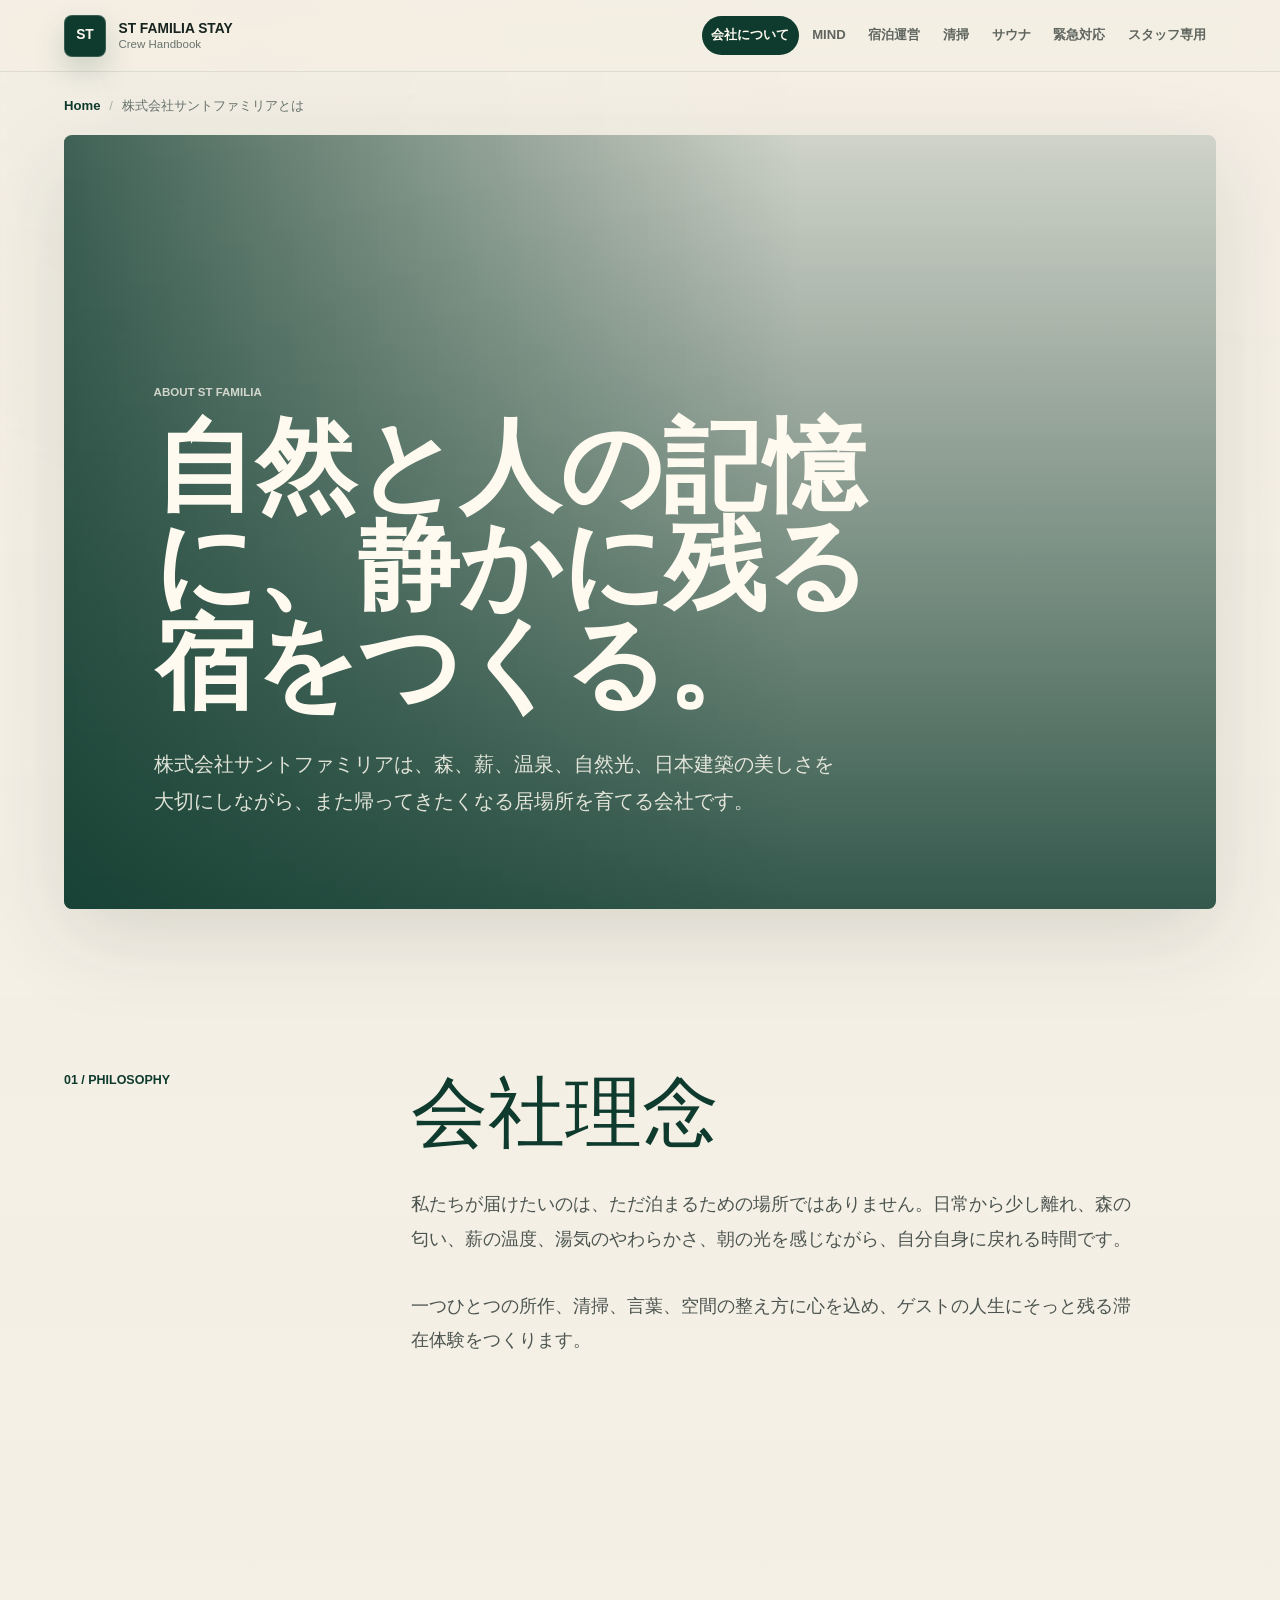
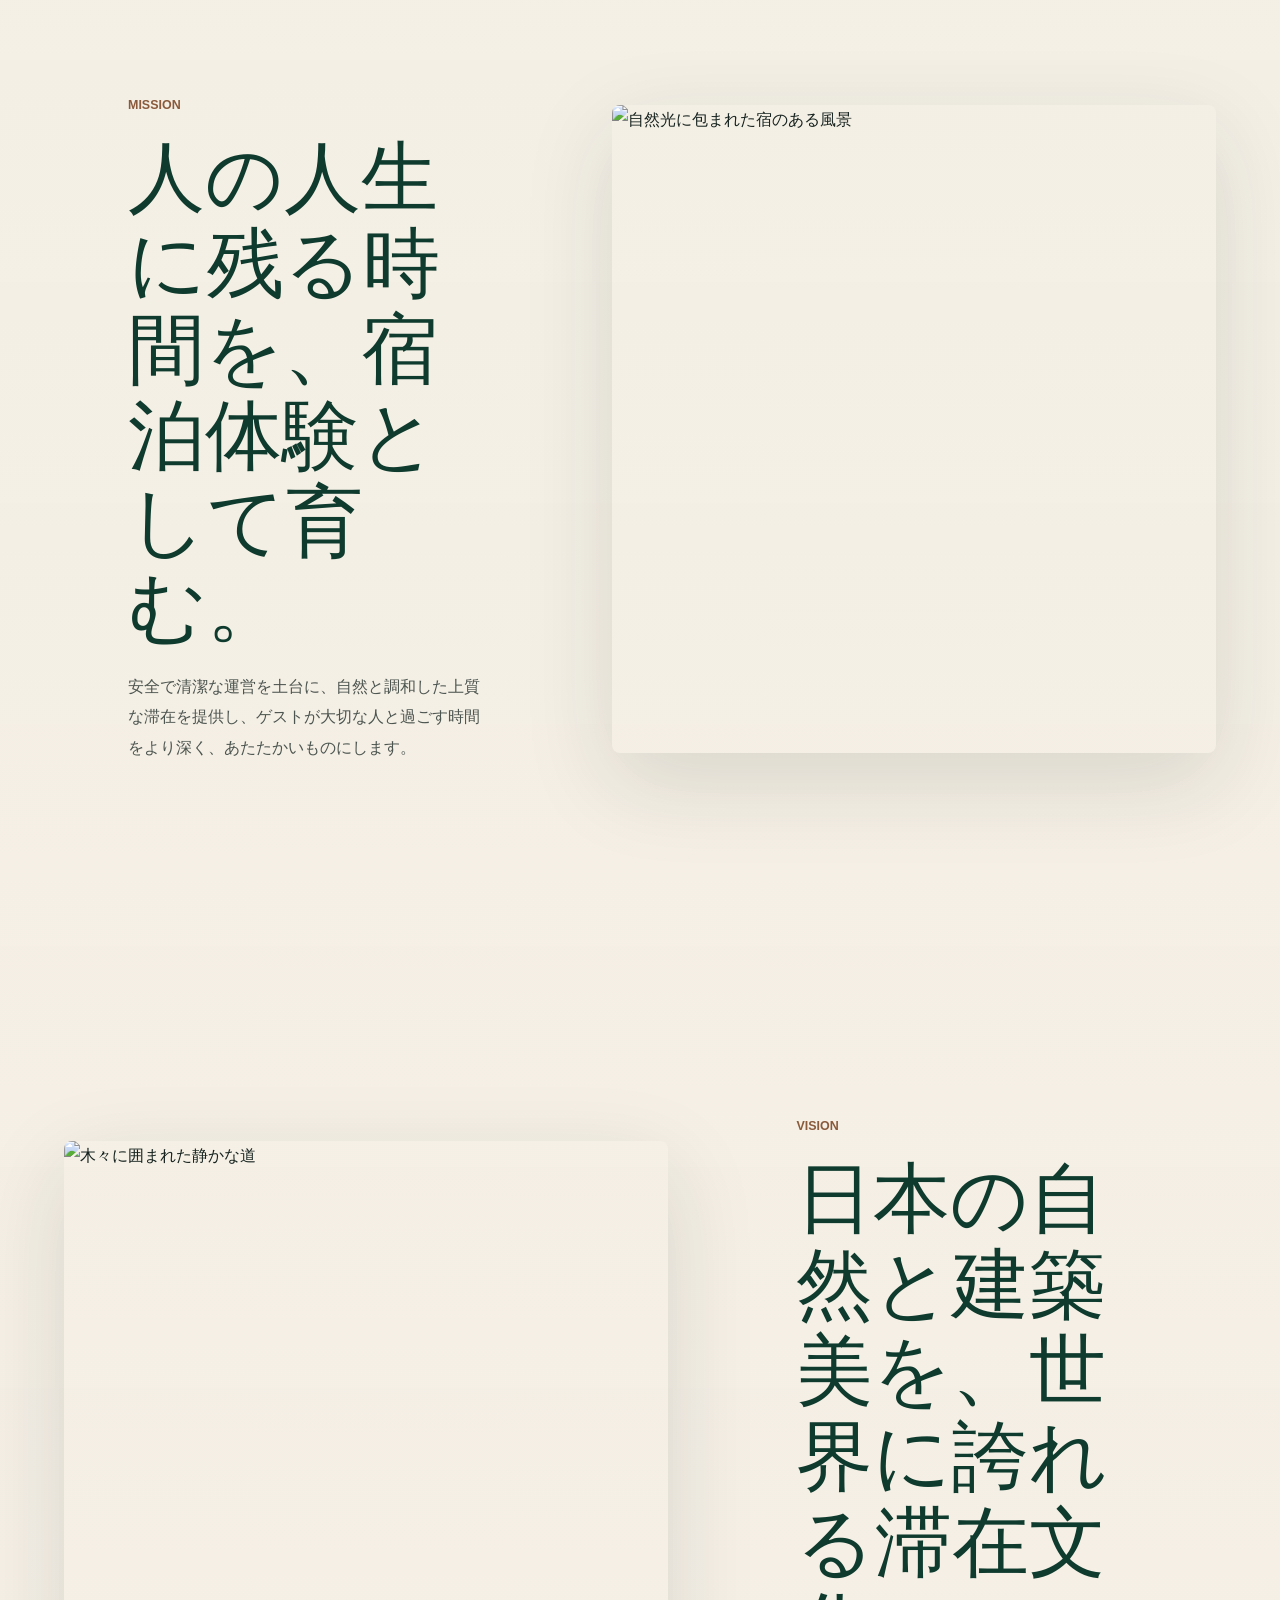
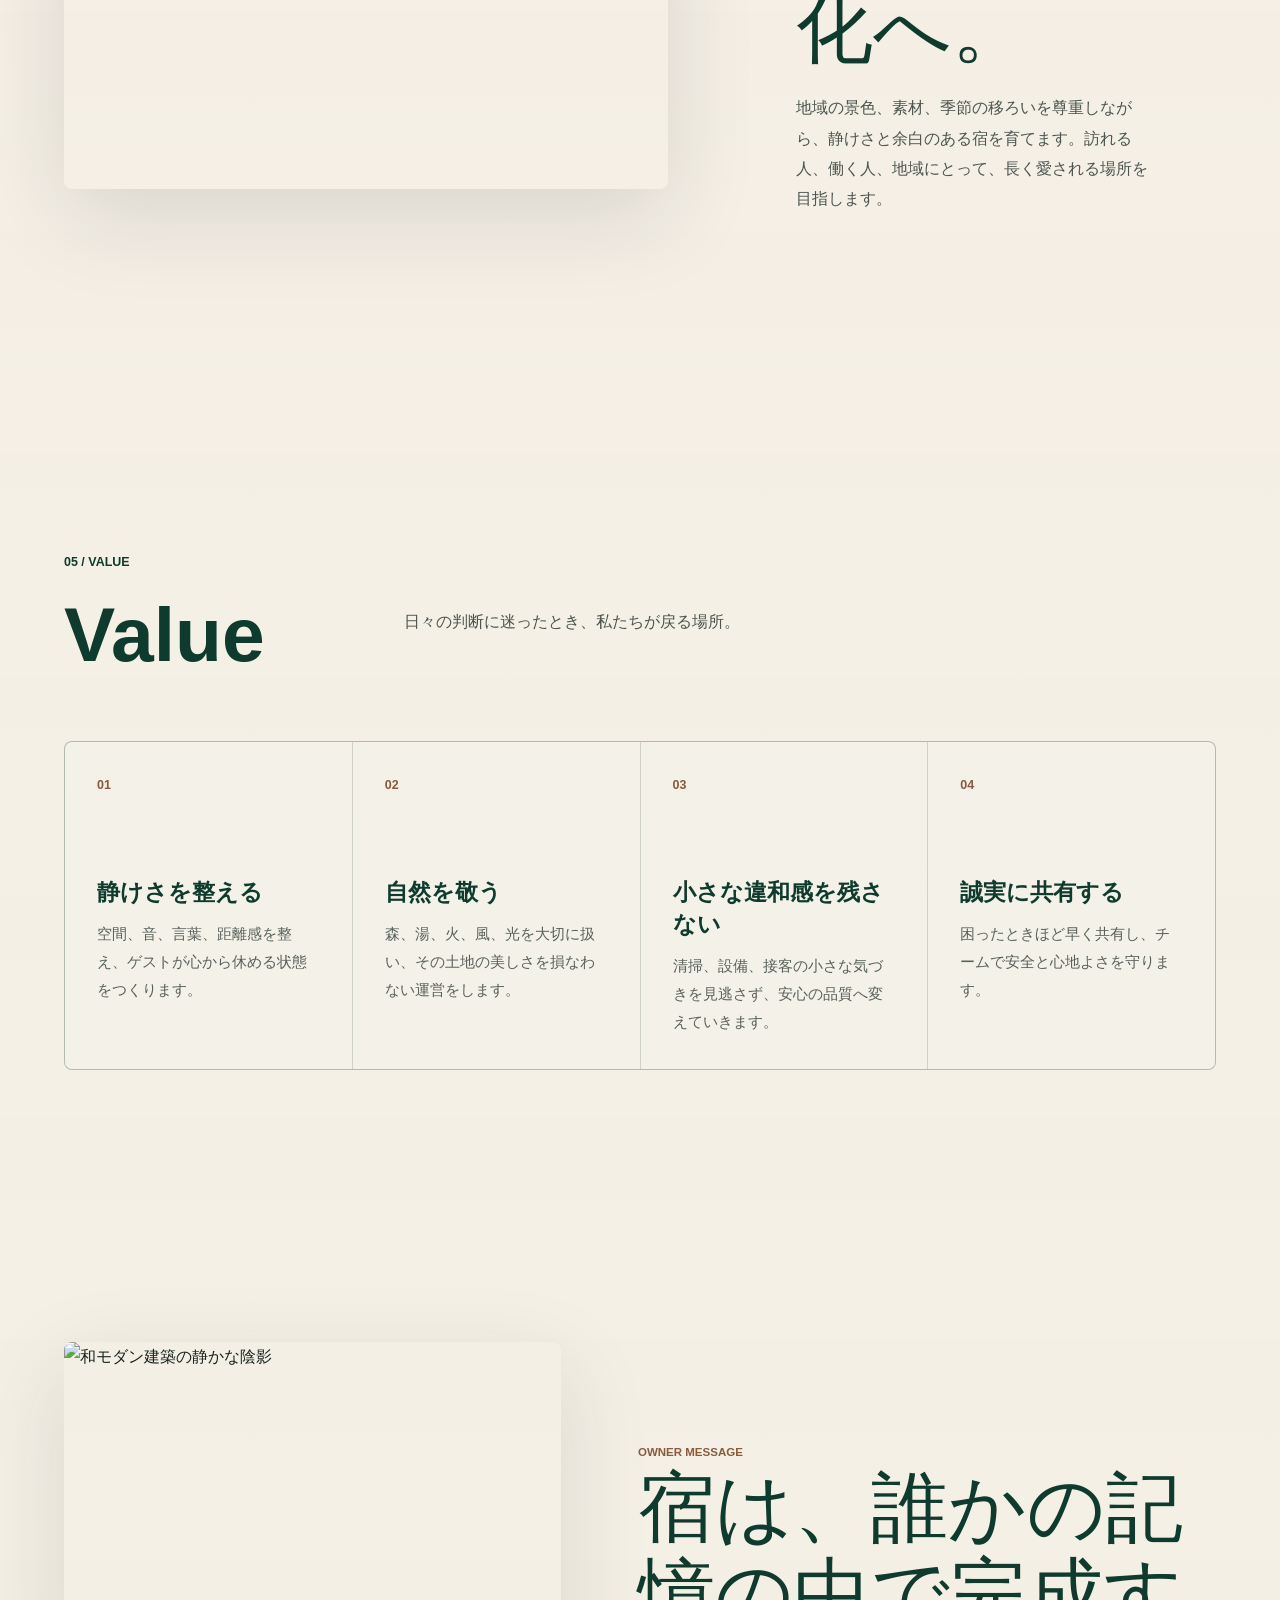
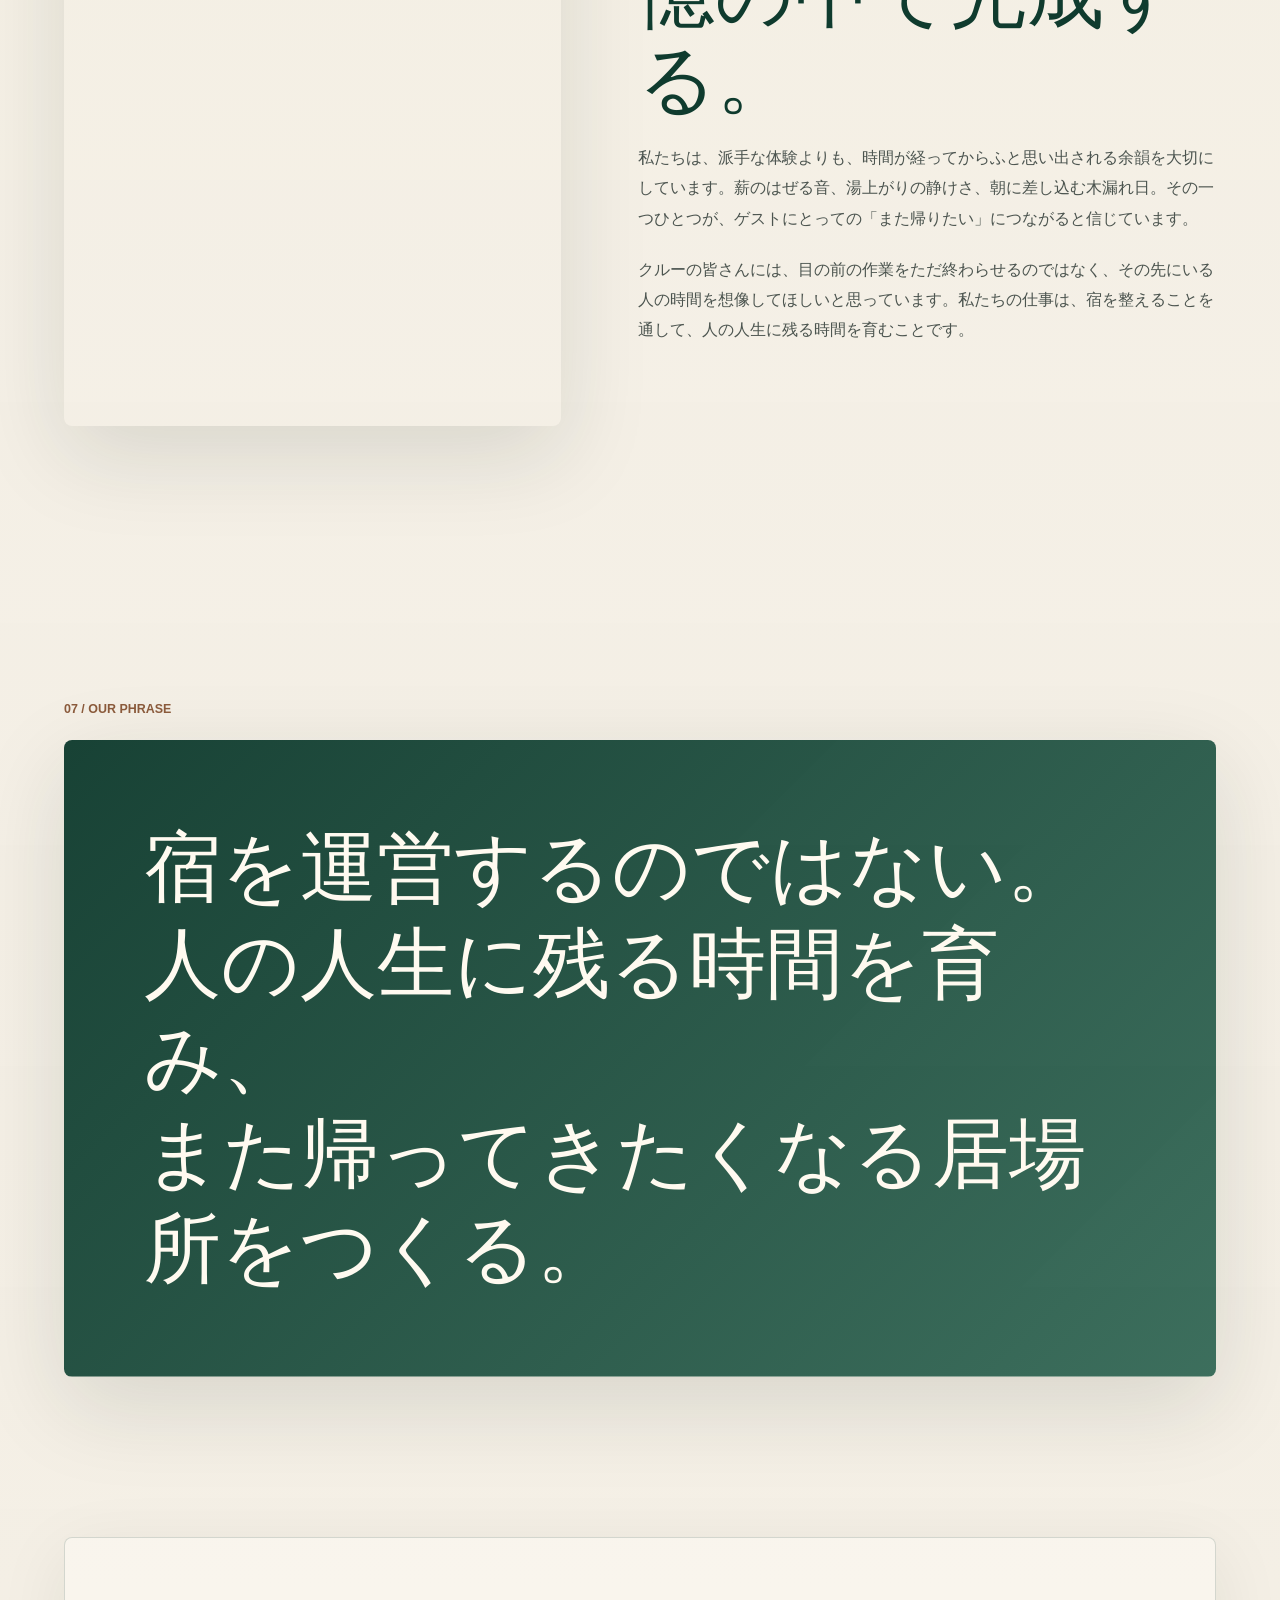
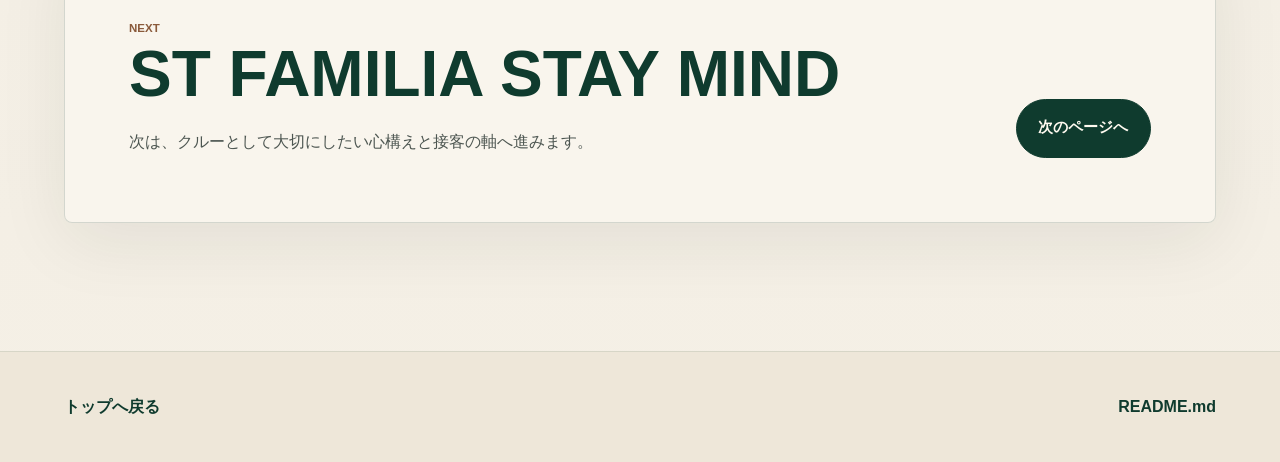
==== about.html @ 8fecba77 "Initial commit" ====
<!doctype html>
<html lang="ja">
<head>
  <meta charset="utf-8">
  <meta name="viewport" content="width=device-width, initial-scale=1">
  <title>株式会社サントファミリアとは | ST FAMILIA STAY</title>
  <meta name="description" content="株式会社サントファミリアの理念、Mission、Vision、Value、オーナーメッセージ。">
  <link rel="stylesheet" href="style.css">
  <script src="script.js" defer></script>
</head>
<body>
  <header class="site-header">
    <a class="brand" href="index.html">
      <span class="brand-mark">ST</span>
      <span><span class="brand-name">ST FAMILIA STAY</span><span class="brand-subtitle">Crew Handbook</span></span>
    </a>
    <nav class="site-nav" aria-label="主要ページ">
      <a aria-current="page" href="about.html">会社について</a>
      <a href="mind.html">MIND</a>
      <a href="operations.html">宿泊運営</a>
      <a href="cleaning.html">清掃</a>
      <a href="sauna.html">サウナ</a>
      <a href="emergency.html">緊急対応</a>
      <a href="staff.html">スタッフ専用</a>
    </nav>
  </header>

  <main class="about-page">
    <nav class="breadcrumb about-breadcrumb" aria-label="パンくず"><a href="index.html">Home</a><span>株式会社サントファミリアとは</span></nav>

    <section class="about-hero" data-reveal>
      <div class="about-hero-image" aria-hidden="true">
        <img src="https://images.unsplash.com/photo-1600585154340-be6161a56a0c?auto=format&fit=crop&w=1800&q=84" alt="">
      </div>
      <div class="about-hero-copy">
        <p class="eyebrow">About ST FAMILIA</p>
        <h1>自然と人の記憶に、静かに残る宿をつくる。</h1>
        <p class="lead">株式会社サントファミリアは、森、薪、温泉、自然光、日本建築の美しさを大切にしながら、また帰ってきたくなる居場所を育てる会社です。</p>
      </div>
    </section>

    <section class="philosophy-section" data-reveal>
      <div class="section-index">01 / Philosophy</div>
      <div class="philosophy-copy">
        <h2>会社理念</h2>
        <p>私たちが届けたいのは、ただ泊まるための場所ではありません。日常から少し離れ、森の匂い、薪の温度、湯気のやわらかさ、朝の光を感じながら、自分自身に戻れる時間です。</p>
        <p>一つひとつの所作、清掃、言葉、空間の整え方に心を込め、ゲストの人生にそっと残る滞在体験をつくります。</p>
      </div>
    </section>

    <section class="mv-section" data-reveal>
      <article class="mv-block">
        <span>Mission</span>
        <h2>人の人生に残る時間を、宿泊体験として育む。</h2>
        <p>安全で清潔な運営を土台に、自然と調和した上質な滞在を提供し、ゲストが大切な人と過ごす時間をより深く、あたたかいものにします。</p>
      </article>
      <figure class="mv-photo">
        <img src="https://images.unsplash.com/photo-1500530855697-b586d89ba3ee?auto=format&fit=crop&w=1400&q=82" alt="自然光に包まれた宿のある風景">
      </figure>
    </section>

    <section class="mv-section reverse" data-reveal>
      <article class="mv-block">
        <span>Vision</span>
        <h2>日本の自然と建築美を、世界に誇れる滞在文化へ。</h2>
        <p>地域の景色、素材、季節の移ろいを尊重しながら、静けさと余白のある宿を育てます。訪れる人、働く人、地域にとって、長く愛される場所を目指します。</p>
      </article>
      <figure class="mv-photo">
        <img src="https://images.unsplash.com/photo-1523413651479-597eb2da0ad6?auto=format&fit=crop&w=1400&q=82" alt="木々に囲まれた静かな道">
      </figure>
    </section>

    <section class="value-section" data-reveal>
      <div class="section-index">05 / Value</div>
      <div class="value-heading">
        <h2>Value</h2>
        <p>日々の判断に迷ったとき、私たちが戻る場所。</p>
      </div>
      <div class="value-grid">
        <article>
          <span>01</span>
          <h3>静けさを整える</h3>
          <p>空間、音、言葉、距離感を整え、ゲストが心から休める状態をつくります。</p>
        </article>
        <article>
          <span>02</span>
          <h3>自然を敬う</h3>
          <p>森、湯、火、風、光を大切に扱い、その土地の美しさを損なわない運営をします。</p>
        </article>
        <article>
          <span>03</span>
          <h3>小さな違和感を残さない</h3>
          <p>清掃、設備、接客の小さな気づきを見逃さず、安心の品質へ変えていきます。</p>
        </article>
        <article>
          <span>04</span>
          <h3>誠実に共有する</h3>
          <p>困ったときほど早く共有し、チームで安全と心地よさを守ります。</p>
        </article>
      </div>
    </section>

    <section class="owner-message" data-reveal>
      <figure>
        <img src="https://images.unsplash.com/photo-1518005020951-eccb494ad742?auto=format&fit=crop&w=1200&q=82" alt="和モダン建築の静かな陰影">
      </figure>
      <div class="owner-copy">
        <p class="eyebrow">Owner Message</p>
        <h2>宿は、誰かの記憶の中で完成する。</h2>
        <p>私たちは、派手な体験よりも、時間が経ってからふと思い出される余韻を大切にしています。薪のはぜる音、湯上がりの静けさ、朝に差し込む木漏れ日。その一つひとつが、ゲストにとっての「また帰りたい」につながると信じています。</p>
        <p>クルーの皆さんには、目の前の作業をただ終わらせるのではなく、その先にいる人の時間を想像してほしいと思っています。私たちの仕事は、宿を整えることを通して、人の人生に残る時間を育むことです。</p>
      </div>
    </section>

    <section class="phrase-section" data-reveal>
      <p class="section-index">07 / Our Phrase</p>
      <blockquote>
        <span>宿を運営するのではない。</span>
        <span>人の人生に残る時間を育み、</span>
        <span>また帰ってきたくなる居場所をつくる。</span>
      </blockquote>
    </section>

    <section class="next-page-section" data-reveal>
      <div>
        <p class="eyebrow">Next</p>
        <h2>ST FAMILIA STAY MIND</h2>
        <p>次は、クルーとして大切にしたい心構えと接客の軸へ進みます。</p>
      </div>
      <a class="next-button" href="mind.html">次のページへ</a>
    </section>
  </main>

  <footer class="site-footer">
    <a href="index.html">トップへ戻る</a>
    <a href="README.md">README.md</a>
  </footer>
</body>
</html>
---- style.css ----
:root {
  --ink: #17231f;
  --muted: #69746e;
  --paper: #f4efe5;
  --paper-soft: #fbf7ef;
  --forest: #0f3b2e;
  --forest-2: #1f5a47;
  --moss: #7f8f68;
  --wood: #8a5a3b;
  --steam: #e9e1d3;
  --line: rgba(15, 59, 46, 0.16);
  --white: #fffaf0;
  --shadow-soft: 0 28px 90px rgba(23, 35, 31, 0.13);
  --shadow-hover: 0 36px 120px rgba(23, 35, 31, 0.19);
  --radius: 8px;
  --site-pad: clamp(1rem, 5vw, 4.5rem);
}

* {
  box-sizing: border-box;
}

html {
  scroll-behavior: smooth;
  background: var(--paper);
}

body {
  margin: 0;
  color: var(--ink);
  background:
    linear-gradient(180deg, rgba(244, 239, 229, 0.88), rgba(244, 239, 229, 1)),
    radial-gradient(circle at 20% 0%, rgba(127, 143, 104, 0.2), transparent 34rem);
  font-family: -apple-system, BlinkMacSystemFont, "Hiragino Sans", "Yu Gothic", "YuGothic", "Noto Sans JP", sans-serif;
  line-height: 1.9;
  text-rendering: optimizeLegibility;
}

body::before {
  content: "";
  position: fixed;
  inset: 0;
  z-index: -1;
  pointer-events: none;
  background-image:
    linear-gradient(rgba(15, 59, 46, 0.035) 1px, transparent 1px),
    linear-gradient(90deg, rgba(15, 59, 46, 0.025) 1px, transparent 1px);
  background-size: 48px 48px;
  mask-image: linear-gradient(180deg, rgba(0, 0, 0, 0.34), transparent 70%);
}

a {
  color: inherit;
}

img {
  display: block;
  max-width: 100%;
}

h1,
h2,
h3,
p {
  overflow-wrap: anywhere;
}

h1,
h2,
h3 {
  letter-spacing: 0;
}

[data-reveal] {
  opacity: 0;
  transform: translateY(28px);
  transition: opacity 900ms ease, transform 900ms ease;
}

[data-reveal].is-visible {
  opacity: 1;
  transform: translateY(0);
}

.site-header {
  position: sticky;
  top: 0;
  z-index: 20;
  display: flex;
  align-items: center;
  justify-content: space-between;
  gap: 1.2rem;
  min-height: 72px;
  padding: 0.85rem var(--site-pad);
  background: rgba(244, 239, 229, 0.78);
  border-bottom: 1px solid rgba(15, 59, 46, 0.1);
  backdrop-filter: blur(18px) saturate(145%);
}

.brand {
  display: inline-flex;
  align-items: center;
  gap: 0.78rem;
  min-width: 230px;
  text-decoration: none;
}

.brand-mark {
  display: grid;
  place-items: center;
  width: 42px;
  height: 42px;
  color: var(--white);
  background: var(--forest);
  border: 1px solid rgba(255, 250, 240, 0.18);
  border-radius: var(--radius);
  box-shadow: 0 14px 30px rgba(15, 59, 46, 0.18);
  font-size: 0.86rem;
  font-weight: 800;
  letter-spacing: 0;
}

.brand-name,
.brand-subtitle {
  display: block;
  line-height: 1.24;
}

.brand-name {
  font-size: 0.86rem;
  font-weight: 800;
}

.brand-subtitle {
  color: var(--muted);
  font-size: 0.72rem;
}

.site-nav {
  display: flex;
  flex-wrap: wrap;
  justify-content: flex-end;
  gap: 0.18rem;
}

.site-nav a {
  padding: 0.42rem 0.62rem;
  border-radius: 999px;
  color: rgba(23, 35, 31, 0.68);
  font-size: 0.82rem;
  font-weight: 700;
  text-decoration: none;
  transition: color 180ms ease, background 180ms ease;
}

.site-nav a:hover,
.site-nav a[aria-current="page"] {
  color: var(--white);
  background: var(--forest);
}

.hero {
  position: relative;
  display: grid;
  min-height: calc(100svh - 72px);
  padding: clamp(7rem, 18vw, 14rem) var(--site-pad) clamp(5rem, 13vw, 10rem);
  overflow: hidden;
  isolation: isolate;
}

.hero-image {
  position: absolute;
  inset: clamp(0.65rem, 2vw, 1.2rem);
  z-index: -2;
  overflow: hidden;
  border-radius: var(--radius);
  box-shadow: var(--shadow-soft);
}

.hero-image::after {
  content: "";
  position: absolute;
  inset: 0;
  background:
    linear-gradient(180deg, rgba(15, 59, 46, 0.18), rgba(15, 59, 46, 0.54)),
    linear-gradient(90deg, rgba(15, 59, 46, 0.78), rgba(15, 59, 46, 0.2) 58%, rgba(15, 59, 46, 0.48));
}

.hero-image img {
  width: 100%;
  height: 100%;
  object-fit: cover;
  transform: scale(1.04);
  animation: slow-breathe 14s ease-in-out infinite alternate;
}

.hero-copy {
  max-width: 880px;
  color: var(--white);
}

.eyebrow {
  margin: 0 0 0.85rem;
  color: var(--wood);
  font-size: 0.72rem;
  font-weight: 800;
  letter-spacing: 0;
  text-transform: uppercase;
}

.hero .eyebrow,
.page-hero .eyebrow {
  color: rgba(255, 250, 240, 0.78);
}

h1 {
  max-width: 920px;
  margin: 0;
  font-size: clamp(2.35rem, 12vw, 6.8rem);
  font-weight: 650;
  line-height: 0.98;
}

.lead {
  max-width: 690px;
  margin: clamp(1.2rem, 3vw, 2rem) 0 0;
  color: rgba(255, 250, 240, 0.86);
  font-size: clamp(1rem, 2.3vw, 1.22rem);
}

.scroll-cue {
  position: absolute;
  right: var(--site-pad);
  bottom: clamp(2.2rem, 6vw, 5rem);
  display: grid;
  place-items: center;
  width: 44px;
  height: 70px;
  border: 1px solid rgba(255, 250, 240, 0.44);
  border-radius: 999px;
  text-decoration: none;
}

.scroll-cue span {
  width: 6px;
  height: 6px;
  background: var(--white);
  border-radius: 50%;
  animation: scroll-dot 1.7s ease-in-out infinite;
}

.quiet-statement {
  display: grid;
  grid-template-columns: minmax(0, 0.36fr) minmax(0, 1fr);
  gap: clamp(2rem, 8vw, 7rem);
  padding: clamp(4rem, 12vw, 9rem) var(--site-pad);
}

.statement-kicker {
  color: var(--forest);
  font-size: 0.78rem;
  font-weight: 800;
  text-transform: uppercase;
}

.statement-copy {
  color: var(--forest);
  font-size: clamp(1.65rem, 5.8vw, 4.8rem);
  font-weight: 560;
  line-height: 1.22;
}

.statement-copy p {
  margin: 0;
}

.image-section {
  display: grid;
  gap: clamp(1.4rem, 4vw, 3rem);
  padding: 0 var(--site-pad) clamp(4rem, 10vw, 8rem);
}

.wide-photo {
  margin: 0;
  overflow: hidden;
  border-radius: var(--radius);
  box-shadow: var(--shadow-soft);
}

.wide-photo img {
  width: 100%;
  height: min(72svh, 760px);
  min-height: 420px;
  object-fit: cover;
}

.image-section-copy {
  display: grid;
  grid-template-columns: minmax(0, 0.42fr) minmax(0, 1fr);
  gap: clamp(1rem, 4vw, 4rem);
  align-items: start;
}

.image-section-copy h2,
.section-heading h2 {
  margin: 0;
  color: var(--forest);
  font-size: clamp(1.8rem, 5vw, 4.1rem);
  font-weight: 560;
  line-height: 1.12;
}

.section {
  padding: clamp(4rem, 10vw, 8rem) var(--site-pad);
}

.section-heading {
  display: grid;
  grid-template-columns: minmax(0, 0.34fr) minmax(0, 1fr);
  gap: clamp(1rem, 4vw, 4rem);
  margin-bottom: clamp(1.8rem, 5vw, 4rem);
}

.section-heading p:last-child {
  max-width: 520px;
  margin: 1rem 0 0;
  color: var(--muted);
}

.card-grid {
  display: grid;
  grid-template-columns: repeat(3, minmax(0, 1fr));
  gap: clamp(0.9rem, 2vw, 1.3rem);
}

.content-card {
  position: relative;
  min-height: 430px;
  padding: 1rem;
  overflow: hidden;
  color: var(--white);
  background: var(--forest);
  border: 1px solid rgba(255, 250, 240, 0.22);
  border-radius: var(--radius);
  box-shadow: 0 18px 50px rgba(23, 35, 31, 0.12);
  text-decoration: none;
  transition: transform 260ms ease, box-shadow 260ms ease;
}

.content-card::after {
  content: "";
  position: absolute;
  inset: 0;
  background: linear-gradient(180deg, rgba(15, 59, 46, 0.08), rgba(15, 59, 46, 0.84));
  pointer-events: none;
}

.content-card img {
  position: absolute;
  inset: 0;
  width: 100%;
  height: 100%;
  object-fit: cover;
  opacity: 0.72;
  transition: transform 700ms ease, opacity 260ms ease;
}

.content-card:hover {
  transform: translateY(-6px);
  box-shadow: var(--shadow-hover);
}

.content-card:hover img {
  opacity: 0.86;
  transform: scale(1.06);
}

.card-number,
.content-card h3,
.content-card p {
  position: relative;
  z-index: 1;
}

.card-number {
  display: inline-grid;
  place-items: center;
  width: 3rem;
  height: 2.35rem;
  color: var(--forest);
  background: rgba(255, 250, 240, 0.88);
  border-radius: var(--radius);
  font-size: 0.82rem;
  font-weight: 800;
}

.content-card h3 {
  margin: 16rem 0 0.65rem;
  font-size: clamp(1.12rem, 2vw, 1.42rem);
  line-height: 1.35;
}

.content-card p {
  margin: 0;
  color: rgba(255, 250, 240, 0.84);
  font-size: 0.92rem;
}

.page {
  max-width: 1220px;
  margin: 0 auto;
  padding: clamp(1.2rem, 4vw, 2rem) var(--site-pad) clamp(4rem, 10vw, 8rem);
}

.breadcrumb {
  display: flex;
  flex-wrap: wrap;
  gap: 0.55rem;
  align-items: center;
  color: var(--muted);
  font-size: 0.82rem;
}

.breadcrumb a {
  color: var(--forest);
  font-weight: 800;
  text-decoration: none;
}

.breadcrumb span::before {
  content: "/";
  margin-right: 0.55rem;
  color: rgba(15, 59, 46, 0.32);
}

.page-hero {
  position: relative;
  min-height: min(72svh, 760px);
  margin-top: 1rem;
  padding: clamp(2rem, 7vw, 5.5rem);
  display: grid;
  align-content: end;
  overflow: hidden;
  color: var(--white);
  background: var(--forest);
  border-radius: var(--radius);
  box-shadow: var(--shadow-soft);
}

.page-hero::before {
  content: "";
  position: absolute;
  inset: 0;
  background-image: var(--page-image);
  background-position: center;
  background-size: cover;
  transform: scale(1.03);
  animation: slow-breathe 16s ease-in-out infinite alternate;
}

.page-hero::after {
  content: "";
  position: absolute;
  inset: 0;
  background:
    linear-gradient(180deg, rgba(15, 59, 46, 0.08), rgba(15, 59, 46, 0.82)),
    linear-gradient(90deg, rgba(15, 59, 46, 0.72), rgba(15, 59, 46, 0.1));
}

.page-hero > * {
  position: relative;
  z-index: 1;
}

.page-hero h1 {
  font-size: clamp(2.25rem, 8vw, 5.8rem);
}

.page-hero .lead {
  max-width: 680px;
}

.article-layout {
  display: grid;
  grid-template-columns: minmax(160px, 220px) minmax(0, 1fr);
  gap: clamp(1.2rem, 4vw, 3rem);
  margin-top: clamp(2rem, 6vw, 4rem);
}

.toc {
  position: sticky;
  top: 96px;
  align-self: start;
  display: grid;
  gap: 0.15rem;
  padding: 1rem;
  background: rgba(251, 247, 239, 0.72);
  border: 1px solid var(--line);
  border-radius: var(--radius);
  backdrop-filter: blur(14px);
}

.toc a {
  padding: 0.5rem 0.4rem;
  color: var(--muted);
  font-size: 0.86rem;
  font-weight: 800;
  text-decoration: none;
}

.toc a:hover {
  color: var(--forest);
}

.article {
  margin-top: clamp(2rem, 6vw, 4rem);
  padding: clamp(1.35rem, 5vw, 4rem);
  background: rgba(251, 247, 239, 0.82);
  border: 1px solid var(--line);
  border-radius: var(--radius);
  box-shadow: 0 18px 70px rgba(23, 35, 31, 0.08);
  backdrop-filter: blur(14px);
}

.article-layout .article {
  margin-top: 0;
}

.article.narrow {
  max-width: 860px;
}

.article h2 {
  margin: 0 0 0.9rem;
  color: var(--forest);
  font-size: clamp(1.45rem, 4.5vw, 2.7rem);
  font-weight: 560;
  line-height: 1.25;
}

.article h2:not(:first-child) {
  margin-top: clamp(2.2rem, 7vw, 4rem);
}

.article p {
  margin: 0 0 1.1rem;
  color: rgba(23, 35, 31, 0.78);
}

.check-list {
  display: grid;
  gap: 0.72rem;
  margin: 1.2rem 0 0;
  padding: 0;
  list-style: none;
}

.check-list li {
  position: relative;
  padding: 0.75rem 0 0.75rem 2rem;
  border-top: 1px solid rgba(15, 59, 46, 0.1);
}

.check-list li::before {
  content: "";
  position: absolute;
  top: 1.28rem;
  left: 0.3rem;
  width: 0.48rem;
  height: 0.48rem;
  background: var(--forest);
  border-radius: 50%;
  box-shadow: 0 0 0 7px rgba(15, 59, 46, 0.09);
}

.note {
  margin: 1.8rem 0;
  padding: clamp(1rem, 3vw, 1.45rem);
  color: var(--white);
  background: var(--forest);
  border: 1px solid rgba(255, 250, 240, 0.14);
  border-radius: var(--radius);
}

.note.warning {
  background: #5b2f22;
}

.note strong {
  display: block;
  margin-bottom: 0.4rem;
  color: var(--white);
}

.note p {
  margin: 0;
  color: rgba(255, 250, 240, 0.84);
}

.process {
  display: grid;
  grid-template-columns: repeat(5, minmax(0, 1fr));
  gap: 0.55rem;
  margin-top: 1.4rem;
}

.process span {
  min-height: 72px;
  display: grid;
  place-items: center;
  padding: 0.6rem;
  color: var(--forest);
  background: rgba(15, 59, 46, 0.06);
  border: 1px solid var(--line);
  border-radius: var(--radius);
  font-size: 0.84rem;
  font-weight: 800;
  text-align: center;
}

.steps {
  display: grid;
  gap: 0.8rem;
  margin: 1.2rem 0 0;
  padding: 0;
  list-style: none;
  counter-reset: step;
}

.steps li {
  display: grid;
  grid-template-columns: auto minmax(0, 1fr);
  gap: 0.55rem 1rem;
  padding: clamp(1rem, 3vw, 1.35rem);
  background: rgba(91, 47, 34, 0.06);
  border: 1px solid rgba(91, 47, 34, 0.16);
  border-radius: var(--radius);
  counter-increment: step;
}

.steps li::before {
  content: counter(step);
  display: grid;
  place-items: center;
  width: 2.2rem;
  height: 2.2rem;
  color: var(--white);
  background: #5b2f22;
  border-radius: var(--radius);
  font-weight: 800;
}

.steps strong,
.steps span {
  grid-column: 2;
}

.steps strong {
  grid-row: 1;
  color: #5b2f22;
  line-height: 1.1;
}

.steps span {
  color: var(--muted);
}

.site-footer {
  display: flex;
  flex-wrap: wrap;
  justify-content: space-between;
  gap: 1rem;
  padding: clamp(1.5rem, 4vw, 2.5rem) var(--site-pad);
  color: var(--muted);
  background: #eee7d9;
  border-top: 1px solid rgba(15, 59, 46, 0.1);
}

.site-footer a {
  color: var(--forest);
  font-weight: 800;
  text-decoration: none;
}

.about-page {
  padding: clamp(1rem, 3vw, 1.4rem) var(--site-pad) clamp(4rem, 10vw, 8rem);
}

.about-breadcrumb {
  max-width: 1260px;
  margin: 0 auto 1rem;
}

.about-hero {
  position: relative;
  min-height: min(86svh, 880px);
  max-width: 1260px;
  margin: 0 auto;
  display: grid;
  align-items: end;
  overflow: hidden;
  border-radius: var(--radius);
  box-shadow: var(--shadow-soft);
  isolation: isolate;
}

.about-hero-image {
  position: absolute;
  inset: 0;
  z-index: -2;
}

.about-hero-image::after {
  content: "";
  position: absolute;
  inset: 0;
  background:
    linear-gradient(180deg, rgba(15, 59, 46, 0.04), rgba(15, 59, 46, 0.82)),
    linear-gradient(90deg, rgba(15, 59, 46, 0.78), rgba(15, 59, 46, 0.12) 64%);
}

.about-hero-image img {
  width: 100%;
  height: 100%;
  object-fit: cover;
  transform: scale(1.03);
  animation: slow-breathe 16s ease-in-out infinite alternate;
}

.about-hero-copy {
  max-width: 900px;
  padding: clamp(2rem, 7vw, 5.8rem);
  color: var(--white);
}

.about-hero-copy .eyebrow {
  color: rgba(255, 250, 240, 0.76);
}

.about-hero-copy h1 {
  font-size: clamp(2.35rem, 9vw, 6.3rem);
}

.about-hero-copy .lead {
  color: rgba(255, 250, 240, 0.86);
}

.philosophy-section,
.mv-section,
.value-section,
.owner-message,
.phrase-section,
.next-page-section {
  max-width: 1260px;
  margin: 0 auto;
}

.philosophy-section {
  display: grid;
  grid-template-columns: minmax(0, 0.32fr) minmax(0, 1fr);
  gap: clamp(1.6rem, 7vw, 6rem);
  padding: clamp(5rem, 13vw, 10rem) 0;
}

.section-index {
  margin: 0;
  color: var(--forest);
  font-size: 0.78rem;
  font-weight: 800;
  text-transform: uppercase;
}

.philosophy-copy {
  max-width: 830px;
}

.philosophy-copy h2,
.mv-block h2,
.value-heading h2,
.owner-copy h2,
.next-page-section h2 {
  margin: 0;
  color: var(--forest);
  font-size: clamp(2rem, 6vw, 4.8rem);
  font-weight: 560;
  line-height: 1.12;
}

.philosophy-copy p,
.mv-block p,
.value-heading p,
.owner-copy p,
.next-page-section p {
  color: rgba(23, 35, 31, 0.76);
}

.philosophy-copy p {
  max-width: 720px;
  margin: clamp(1.3rem, 3vw, 2rem) 0 0;
  font-size: clamp(1rem, 2vw, 1.14rem);
}

.mv-section {
  display: grid;
  grid-template-columns: minmax(0, 0.8fr) minmax(0, 1fr);
  gap: clamp(1.2rem, 5vw, 4.5rem);
  align-items: center;
  padding: clamp(2.8rem, 9vw, 7rem) 0;
}

.mv-section.reverse {
  direction: rtl;
}

.mv-section.reverse > * {
  direction: ltr;
}

.mv-block {
  padding: clamp(1.4rem, 5vw, 4rem);
}

.mv-block span {
  display: block;
  margin-bottom: 1rem;
  color: var(--wood);
  font-size: 0.78rem;
  font-weight: 800;
  text-transform: uppercase;
}

.mv-block p {
  max-width: 560px;
  margin: 1.4rem 0 0;
}

.mv-photo {
  margin: 0;
  overflow: hidden;
  border-radius: var(--radius);
  box-shadow: var(--shadow-soft);
}

.mv-photo img {
  width: 100%;
  height: min(72svh, 720px);
  min-height: 440px;
  object-fit: cover;
}

.value-section {
  padding: clamp(5rem, 13vw, 10rem) 0;
}

.value-heading {
  display: grid;
  grid-template-columns: minmax(0, 0.34fr) minmax(0, 1fr);
  gap: clamp(1rem, 5vw, 4rem);
  margin-top: 1rem;
  margin-bottom: clamp(1.8rem, 5vw, 4rem);
}

.value-heading p {
  max-width: 500px;
  margin: 1rem 0 0;
}

.value-grid {
  display: grid;
  grid-template-columns: repeat(4, minmax(0, 1fr));
  gap: 1px;
  overflow: hidden;
  border: 1px solid var(--line);
  border-radius: var(--radius);
  background: var(--line);
}

.value-grid article {
  min-height: 320px;
  padding: clamp(1.2rem, 3vw, 2rem);
  background: rgba(251, 247, 239, 0.84);
  transition: background 220ms ease, transform 220ms ease;
}

.value-grid article:hover {
  background: var(--forest);
  transform: translateY(-2px);
}

.value-grid span {
  display: block;
  color: var(--wood);
  font-size: 0.78rem;
  font-weight: 800;
}

.value-grid h3 {
  margin: 5rem 0 0.8rem;
  color: var(--forest);
  font-size: clamp(1.15rem, 2vw, 1.45rem);
  line-height: 1.35;
}

.value-grid p {
  margin: 0;
  color: rgba(23, 35, 31, 0.7);
  font-size: 0.92rem;
}

.value-grid article:hover span,
.value-grid article:hover h3,
.value-grid article:hover p {
  color: var(--white);
}

.owner-message {
  display: grid;
  grid-template-columns: minmax(0, 0.86fr) minmax(0, 1fr);
  gap: clamp(1.3rem, 6vw, 5rem);
  align-items: center;
  padding: clamp(3rem, 9vw, 7rem) 0;
}

.owner-message figure {
  margin: 0;
  overflow: hidden;
  border-radius: var(--radius);
  box-shadow: var(--shadow-soft);
}

.owner-message img {
  width: 100%;
  height: min(76svh, 760px);
  min-height: 480px;
  object-fit: cover;
}

.owner-copy {
  padding: clamp(1rem, 4vw, 3rem) 0;
}

.owner-copy .eyebrow {
  color: var(--wood);
}

.owner-copy p {
  max-width: 650px;
  margin: 1.3rem 0 0;
}

.phrase-section {
  padding: clamp(5rem, 13vw, 10rem) 0;
  color: var(--white);
}

.phrase-section .section-index {
  color: var(--wood);
}

.phrase-section blockquote {
  margin: 1.2rem 0 0;
  padding: clamp(2rem, 7vw, 5rem);
  background:
    linear-gradient(135deg, rgba(15, 59, 46, 0.96), rgba(31, 90, 71, 0.86)),
    url("https://images.unsplash.com/photo-1511497584788-876760111969?auto=format&fit=crop&w=1500&q=80");
  background-position: center;
  background-size: cover;
  border-radius: var(--radius);
  box-shadow: var(--shadow-soft);
}

.phrase-section blockquote span {
  display: block;
  max-width: 980px;
  font-size: clamp(1.8rem, 6vw, 5rem);
  font-weight: 560;
  line-height: 1.24;
}

.next-page-section {
  display: grid;
  grid-template-columns: minmax(0, 1fr) auto;
  gap: clamp(1.5rem, 5vw, 4rem);
  align-items: end;
  padding: clamp(2rem, 6vw, 4rem);
  background: rgba(251, 247, 239, 0.8);
  border: 1px solid var(--line);
  border-radius: var(--radius);
  box-shadow: 0 18px 70px rgba(23, 35, 31, 0.08);
}

.next-page-section .eyebrow {
  color: var(--wood);
}

.next-page-section h2 {
  font-size: clamp(1.8rem, 5vw, 4rem);
}

.next-page-section p {
  max-width: 520px;
  margin: 1rem 0 0;
}

.next-button {
  display: inline-flex;
  align-items: center;
  justify-content: center;
  min-height: 54px;
  padding: 0.9rem 1.35rem;
  color: var(--white);
  background: var(--forest);
  border: 1px solid var(--forest);
  border-radius: 999px;
  font-size: 0.92rem;
  font-weight: 800;
  text-decoration: none;
  white-space: nowrap;
  transition: transform 180ms ease, background 180ms ease;
}

.next-button:hover {
  transform: translateY(-2px);
  background: var(--forest-2);
}

.staff-page {
  padding: clamp(1rem, 3vw, 1.4rem) var(--site-pad) clamp(4rem, 10vw, 8rem);
}

.staff-breadcrumb,
.staff-hero,
.staff-intro,
.report-section,
.lineworks-section,
.photo-guide-section,
.template-section,
.staff-next-section {
  max-width: 1260px;
  margin-right: auto;
  margin-left: auto;
}

.staff-breadcrumb {
  margin-bottom: 1rem;
}

.staff-hero {
  position: relative;
  min-height: min(84svh, 840px);
  display: grid;
  align-items: end;
  overflow: hidden;
  border-radius: var(--radius);
  box-shadow: var(--shadow-soft);
  isolation: isolate;
}

.staff-hero-image {
  position: absolute;
  inset: 0;
  z-index: -2;
}

.staff-hero-image::after {
  content: "";
  position: absolute;
  inset: 0;
  background:
    linear-gradient(180deg, rgba(15, 59, 46, 0.08), rgba(15, 59, 46, 0.86)),
    linear-gradient(90deg, rgba(15, 59, 46, 0.76), rgba(15, 59, 46, 0.18) 62%);
}

.staff-hero-image img {
  width: 100%;
  height: 100%;
  object-fit: cover;
  transform: scale(1.03);
  animation: slow-breathe 16s ease-in-out infinite alternate;
}

.staff-hero-copy {
  max-width: 940px;
  padding: clamp(2rem, 7vw, 5.8rem);
  color: var(--white);
}

.staff-hero-copy .eyebrow {
  color: rgba(255, 250, 240, 0.76);
}

.staff-hero-copy h1 {
  font-size: clamp(2.3rem, 8.8vw, 6.1rem);
}

.staff-hero-copy .lead {
  color: rgba(255, 250, 240, 0.86);
}

.staff-intro {
  display: grid;
  grid-template-columns: minmax(0, 0.32fr) minmax(0, 1fr);
  gap: clamp(1.6rem, 7vw, 6rem);
  padding: clamp(5rem, 12vw, 9rem) 0;
}

.staff-intro h2,
.report-panel h2,
.lineworks-copy h2,
.photo-guide-copy h2,
.template-section h2,
.staff-next-section h2 {
  margin: 0;
  color: var(--forest);
  font-size: clamp(2rem, 5.8vw, 4.6rem);
  font-weight: 560;
  line-height: 1.12;
}

.staff-intro p:not(.section-index),
.report-panel p,
.lineworks-copy p,
.photo-guide-copy p,
.staff-next-section p {
  color: rgba(23, 35, 31, 0.76);
}

.staff-intro p:not(.section-index) {
  max-width: 760px;
  margin: 1.4rem 0 0;
  font-size: clamp(1rem, 2vw, 1.14rem);
}

.report-section {
  display: grid;
  grid-template-columns: minmax(0, 0.95fr) minmax(0, 1fr);
  gap: clamp(1.2rem, 5vw, 4.5rem);
  align-items: center;
  padding: clamp(2.8rem, 9vw, 7rem) 0;
}

.report-section.reverse {
  direction: rtl;
}

.report-section.reverse > * {
  direction: ltr;
}

.report-panel {
  padding: clamp(1.35rem, 4vw, 3.5rem);
  background: rgba(251, 247, 239, 0.78);
  border: 1px solid var(--line);
  border-radius: var(--radius);
  box-shadow: 0 18px 70px rgba(23, 35, 31, 0.08);
}

.report-panel .eyebrow,
.staff-next-section .eyebrow {
  color: var(--wood);
}

.report-panel > p:not(.eyebrow) {
  margin: 1.3rem 0 0;
}

.report-list {
  display: grid;
  gap: 0;
  margin: clamp(1.4rem, 3vw, 2rem) 0 0;
  padding: 0;
  list-style: none;
  border-top: 1px solid rgba(15, 59, 46, 0.12);
}

.report-list li {
  display: grid;
  grid-template-columns: minmax(120px, 0.34fr) minmax(0, 1fr);
  gap: 1rem;
  padding: 1rem 0;
  border-bottom: 1px solid rgba(15, 59, 46, 0.12);
}

.report-list strong {
  color: var(--forest);
  line-height: 1.5;
}

.report-list span {
  color: var(--muted);
}

.report-photo {
  margin: 0;
  overflow: hidden;
  border-radius: var(--radius);
  box-shadow: var(--shadow-soft);
}

.report-photo img {
  width: 100%;
  height: min(74svh, 740px);
  min-height: 460px;
  object-fit: cover;
}

.lineworks-section {
  padding: clamp(5rem, 12vw, 9rem) 0;
}

.lineworks-copy {
  display: grid;
  grid-template-columns: minmax(0, 0.34fr) minmax(0, 1fr);
  gap: clamp(1rem, 5vw, 4rem);
  margin-bottom: clamp(1.8rem, 5vw, 4rem);
}

.lineworks-copy p:last-child {
  max-width: 620px;
  margin: 1rem 0 0;
}

.rule-grid {
  display: grid;
  grid-template-columns: repeat(3, minmax(0, 1fr));
  gap: 1px;
  overflow: hidden;
  background: var(--line);
  border: 1px solid var(--line);
  border-radius: var(--radius);
}

.rule-grid article {
  min-height: 290px;
  padding: clamp(1.2rem, 3vw, 2rem);
  background: rgba(251, 247, 239, 0.84);
}

.rule-grid span {
  color: var(--wood);
  font-size: 0.78rem;
  font-weight: 800;
}

.rule-grid h3 {
  margin: 4.6rem 0 0.8rem;
  color: var(--forest);
  font-size: clamp(1.14rem, 2vw, 1.42rem);
  line-height: 1.35;
}

.rule-grid p {
  margin: 0;
  color: var(--muted);
  font-size: 0.92rem;
}

.photo-guide-section {
  display: grid;
  grid-template-columns: minmax(0, 0.85fr) minmax(0, 1fr);
  gap: clamp(1.3rem, 6vw, 5rem);
  align-items: center;
  padding: clamp(3rem, 9vw, 7rem) 0;
}

.photo-guide-section figure {
  margin: 0;
  overflow: hidden;
  border-radius: var(--radius);
  box-shadow: var(--shadow-soft);
}

.photo-guide-section img {
  width: 100%;
  height: min(72svh, 720px);
  min-height: 440px;
  object-fit: cover;
}

.photo-guide-copy .check-list {
  margin-top: 1.5rem;
}

.template-section {
  padding: clamp(5rem, 12vw, 9rem) 0;
}

.template-section h2 {
  margin-top: 1rem;
  margin-bottom: clamp(1.6rem, 4vw, 3rem);
}

.template-grid {
  display: grid;
  grid-template-columns: repeat(2, minmax(0, 1fr));
  gap: clamp(1rem, 3vw, 1.4rem);
}

.template-grid article {
  padding: clamp(1.2rem, 3vw, 2rem);
  background: var(--forest);
  border-radius: var(--radius);
  box-shadow: var(--shadow-soft);
}

.template-grid h3 {
  margin: 0 0 1rem;
  color: var(--white);
  font-size: clamp(1.2rem, 2vw, 1.5rem);
}

.template-grid pre {
  margin: 0;
  padding: 1rem;
  overflow-x: auto;
  color: rgba(255, 250, 240, 0.88);
  background: rgba(255, 250, 240, 0.08);
  border: 1px solid rgba(255, 250, 240, 0.16);
  border-radius: var(--radius);
  font-family: "SFMono-Regular", Consolas, "Liberation Mono", monospace;
  font-size: 0.9rem;
  line-height: 1.8;
  white-space: pre-wrap;
}

.staff-next-section {
  display: grid;
  grid-template-columns: minmax(0, 1fr) auto;
  gap: clamp(1.5rem, 5vw, 4rem);
  align-items: end;
  padding: clamp(2rem, 6vw, 4rem);
  background: rgba(251, 247, 239, 0.8);
  border: 1px solid var(--line);
  border-radius: var(--radius);
  box-shadow: 0 18px 70px rgba(23, 35, 31, 0.08);
}

.staff-next-section h2 {
  font-size: clamp(1.8rem, 5vw, 4rem);
}

.staff-next-section p:not(.eyebrow) {
  max-width: 560px;
  margin: 1rem 0 0;
}

@keyframes slow-breathe {
  from {
    transform: scale(1.03);
  }

  to {
    transform: scale(1.09);
  }
}

@keyframes scroll-dot {
  0%,
  100% {
    transform: translateY(-13px);
    opacity: 0.45;
  }

  50% {
    transform: translateY(13px);
    opacity: 1;
  }
}

@media (prefers-reduced-motion: reduce) {
  *,
  *::before,
  *::after {
    scroll-behavior: auto !important;
    animation-duration: 0.01ms !important;
    animation-iteration-count: 1 !important;
    transition-duration: 0.01ms !important;
  }

  [data-reveal] {
    opacity: 1;
    transform: none;
  }
}

@media (max-width: 980px) {
  .site-header {
    position: static;
    align-items: flex-start;
    flex-direction: column;
  }

  .site-nav {
    justify-content: flex-start;
  }

  .quiet-statement,
  .image-section-copy,
  .section-heading,
  .article-layout,
  .philosophy-section,
  .mv-section,
  .owner-message,
  .next-page-section,
  .value-heading,
  .staff-intro,
  .report-section,
  .lineworks-copy,
  .photo-guide-section,
  .staff-next-section {
    grid-template-columns: 1fr;
  }

  .mv-section.reverse,
  .report-section.reverse {
    direction: ltr;
  }

  .card-grid {
    grid-template-columns: repeat(2, minmax(0, 1fr));
  }

  .value-grid {
    grid-template-columns: repeat(2, minmax(0, 1fr));
  }

  .rule-grid {
    grid-template-columns: 1fr;
  }

  .template-grid {
    grid-template-columns: 1fr;
  }

  .toc {
    position: static;
  }
}

@media (max-width: 640px) {
  :root {
    --site-pad: 1rem;
  }

  .brand {
    min-width: 0;
  }

  .brand-mark {
    width: 38px;
    height: 38px;
  }

  .site-nav {
    width: 100%;
    display: grid;
    grid-template-columns: repeat(3, minmax(0, 1fr));
    gap: 0.35rem;
  }

  .site-nav a {
    display: grid;
    place-items: center;
    min-height: 38px;
    padding: 0.35rem;
    background: rgba(15, 59, 46, 0.06);
    font-size: 0.76rem;
    text-align: center;
  }

  .hero {
    min-height: 82svh;
    padding-top: 38svh;
    padding-bottom: 3rem;
  }

  .hero-image {
    inset: 0.55rem;
  }

  .hero-image::after {
    background:
      linear-gradient(180deg, rgba(15, 59, 46, 0.12), rgba(15, 59, 46, 0.92)),
      linear-gradient(90deg, rgba(15, 59, 46, 0.46), rgba(15, 59, 46, 0.36));
  }

  .scroll-cue {
    display: none;
  }

  .quiet-statement {
    padding-top: 4rem;
  }

  .wide-photo img {
    min-height: 340px;
    height: 58svh;
  }

  .card-grid {
    grid-template-columns: 1fr;
  }

  .content-card {
    min-height: 390px;
  }

  .content-card h3 {
    margin-top: 14rem;
  }

  .page-hero {
    min-height: 68svh;
    padding: 2rem 1.1rem;
  }

  .about-page {
    padding-top: 0.75rem;
  }

  .staff-page {
    padding-top: 0.75rem;
  }

  .about-hero,
  .staff-hero {
    min-height: 78svh;
  }

  .about-hero-image::after,
  .staff-hero-image::after {
    background:
      linear-gradient(180deg, rgba(15, 59, 46, 0.08), rgba(15, 59, 46, 0.94)),
      linear-gradient(90deg, rgba(15, 59, 46, 0.32), rgba(15, 59, 46, 0.22));
  }

  .about-hero-copy,
  .staff-hero-copy {
    padding: 2rem 1.1rem;
  }

  .philosophy-section,
  .value-section,
  .phrase-section,
  .staff-intro,
  .lineworks-section,
  .template-section {
    padding: 4.5rem 0;
  }

  .mv-section,
  .owner-message,
  .report-section,
  .photo-guide-section {
    padding: 2.8rem 0;
  }

  .mv-block,
  .report-panel {
    padding: 0;
  }

  .mv-photo img,
  .owner-message img,
  .report-photo img,
  .photo-guide-section img {
    min-height: 340px;
    height: 58svh;
  }

  .value-grid {
    grid-template-columns: 1fr;
  }

  .value-grid article {
    min-height: 250px;
  }

  .value-grid h3 {
    margin-top: 3.5rem;
  }

  .phrase-section blockquote {
    padding: 2rem 1.1rem;
  }

  .next-page-section {
    padding: 1.3rem;
    align-items: start;
  }

  .report-panel {
    background: transparent;
    border: 0;
    box-shadow: none;
  }

  .report-list li {
    grid-template-columns: 1fr;
    gap: 0.25rem;
  }

  .rule-grid article {
    min-height: 230px;
  }

  .rule-grid h3 {
    margin-top: 3.5rem;
  }

  .template-grid article {
    padding: 1rem;
  }

  .staff-next-section {
    padding: 1.3rem;
    align-items: start;
  }

  .next-button {
    width: 100%;
  }

  .process {
    grid-template-columns: 1fr;
  }

  .steps li {
    grid-template-columns: 1fr;
  }

  .steps li::before,
  .steps strong,
  .steps span {
    grid-column: 1;
  }
}
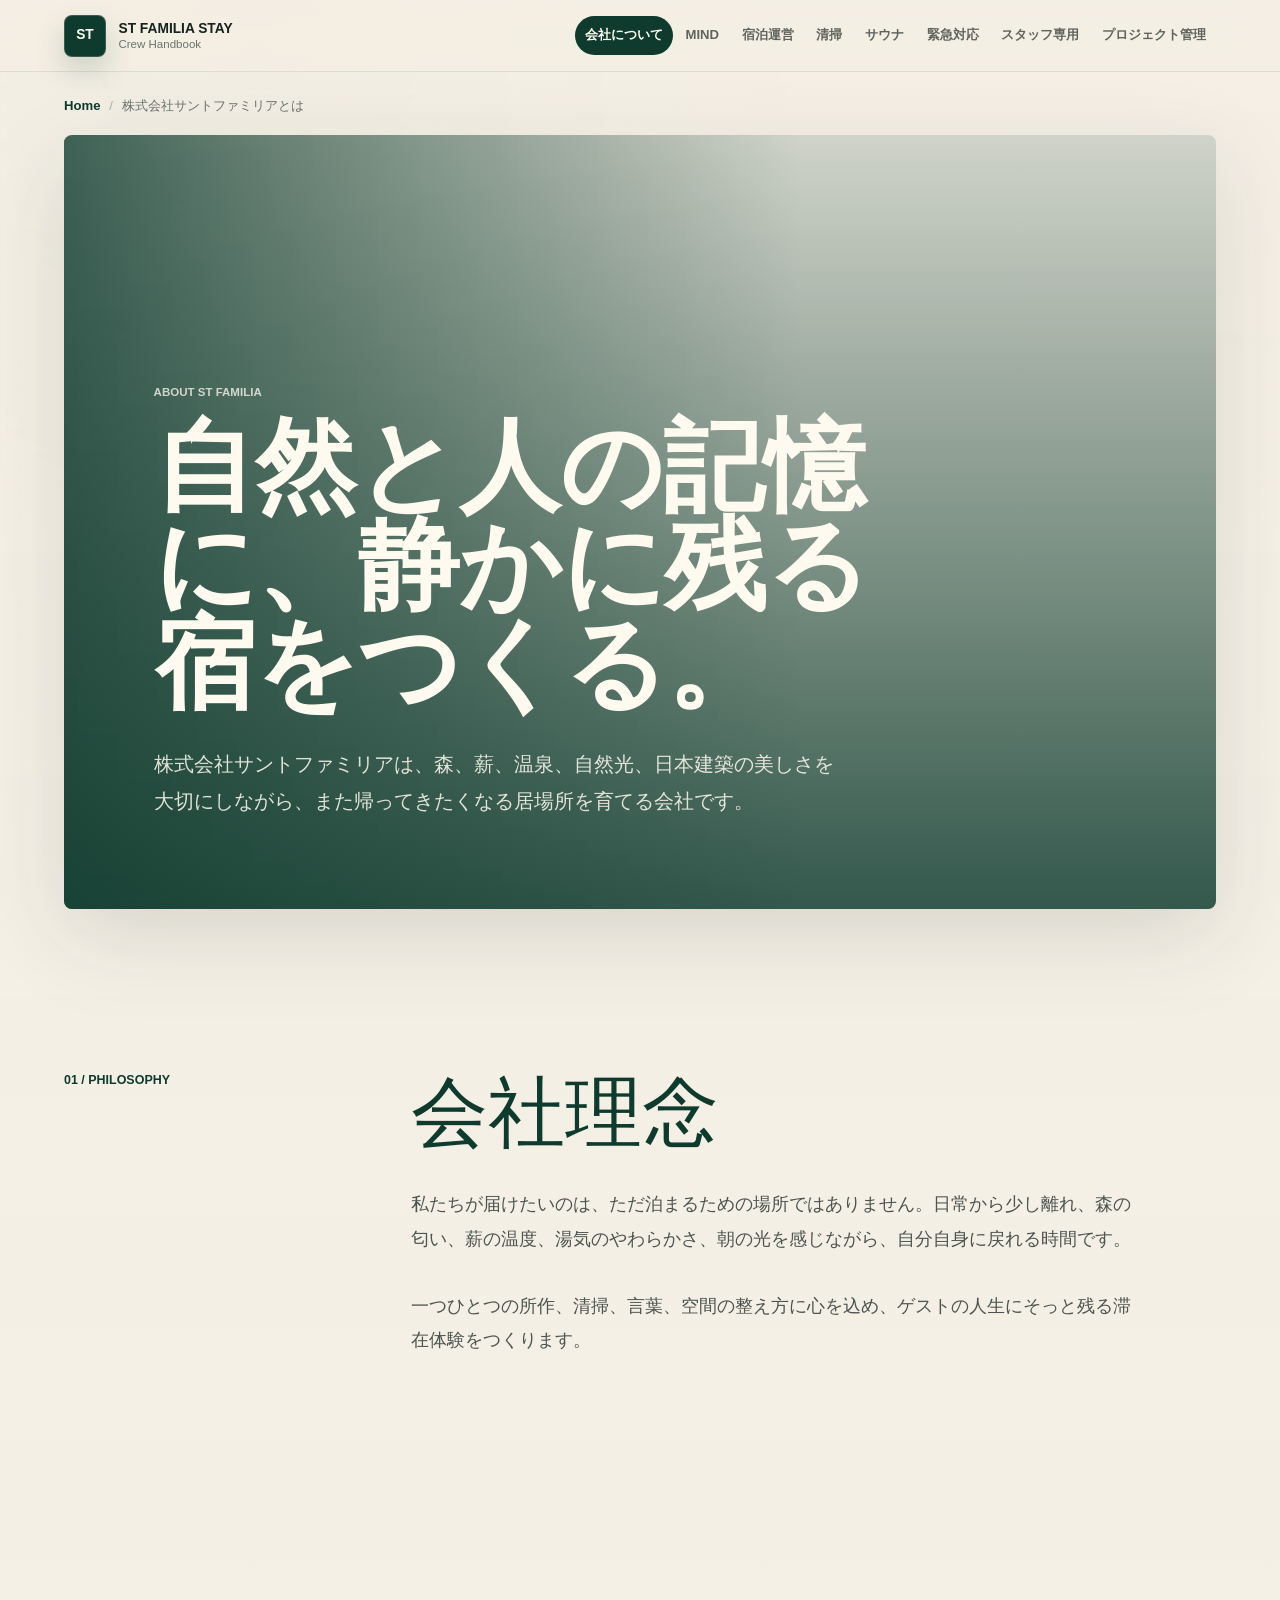
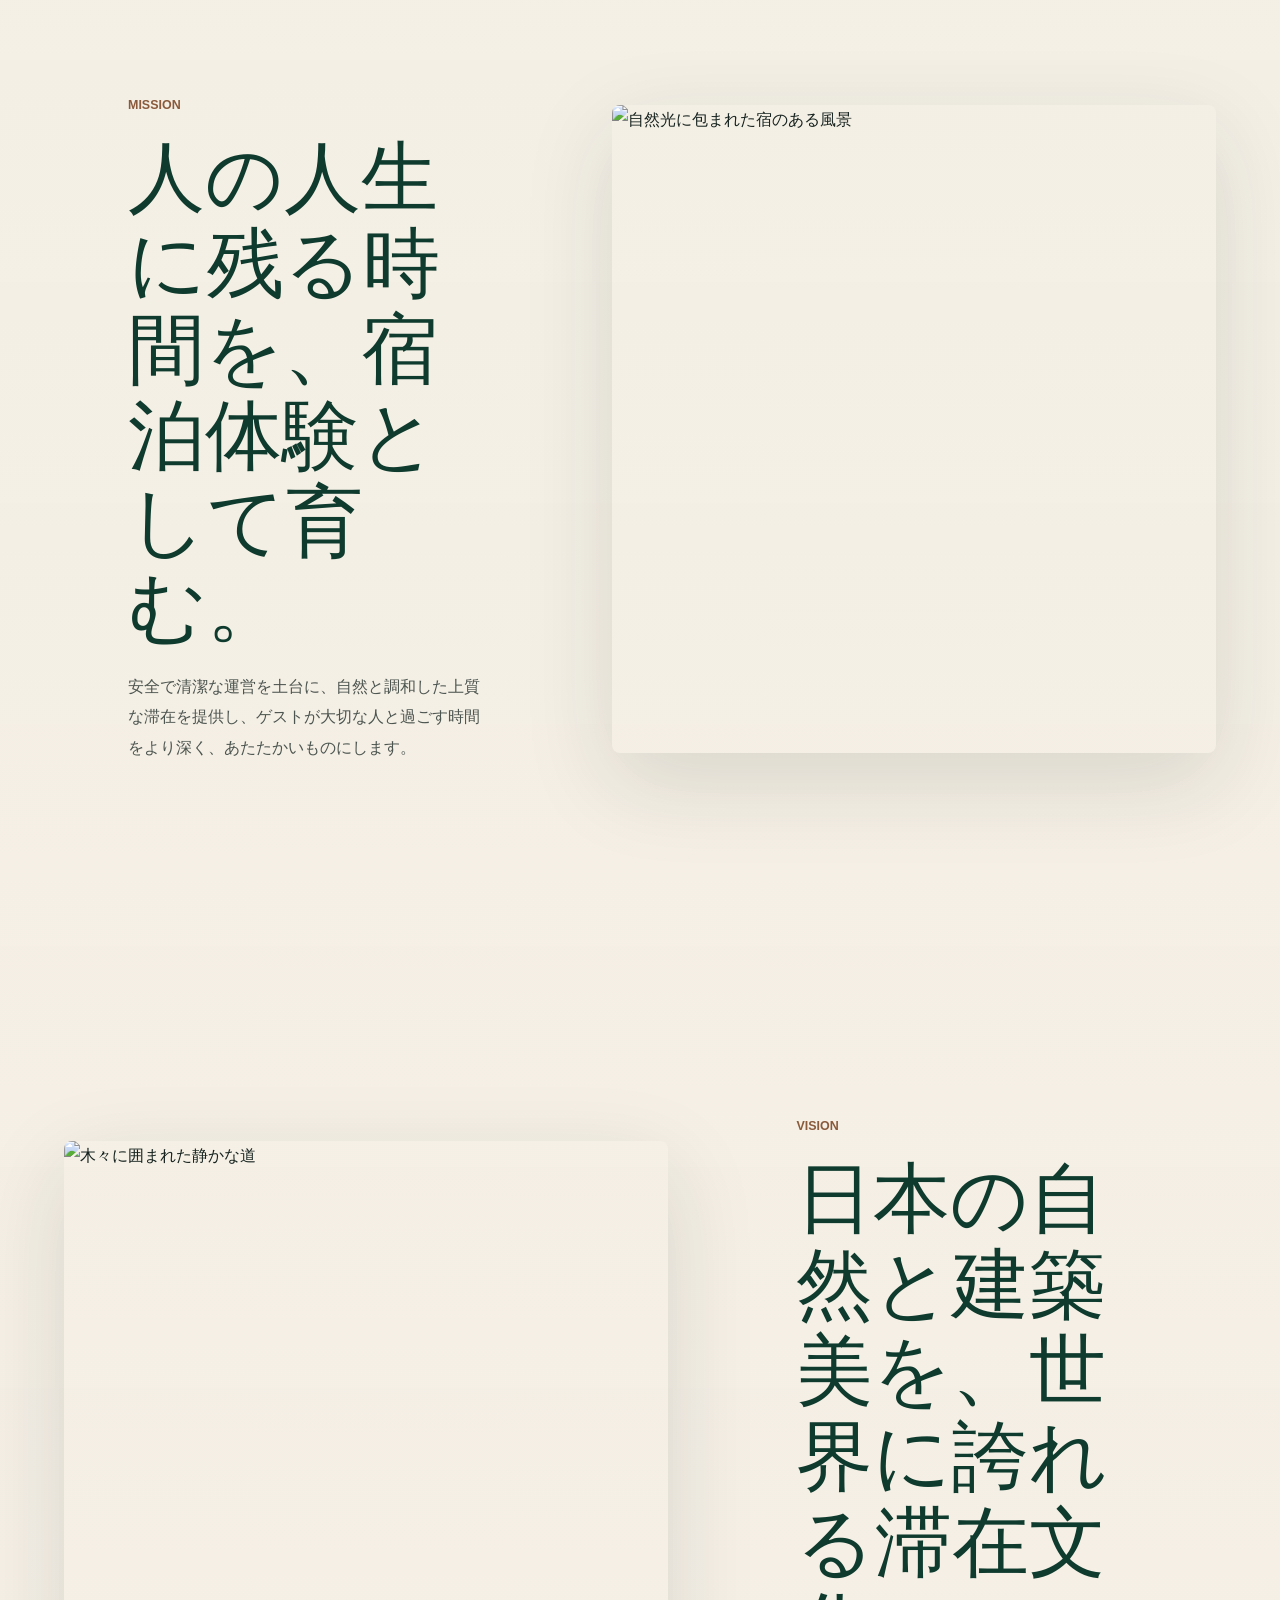
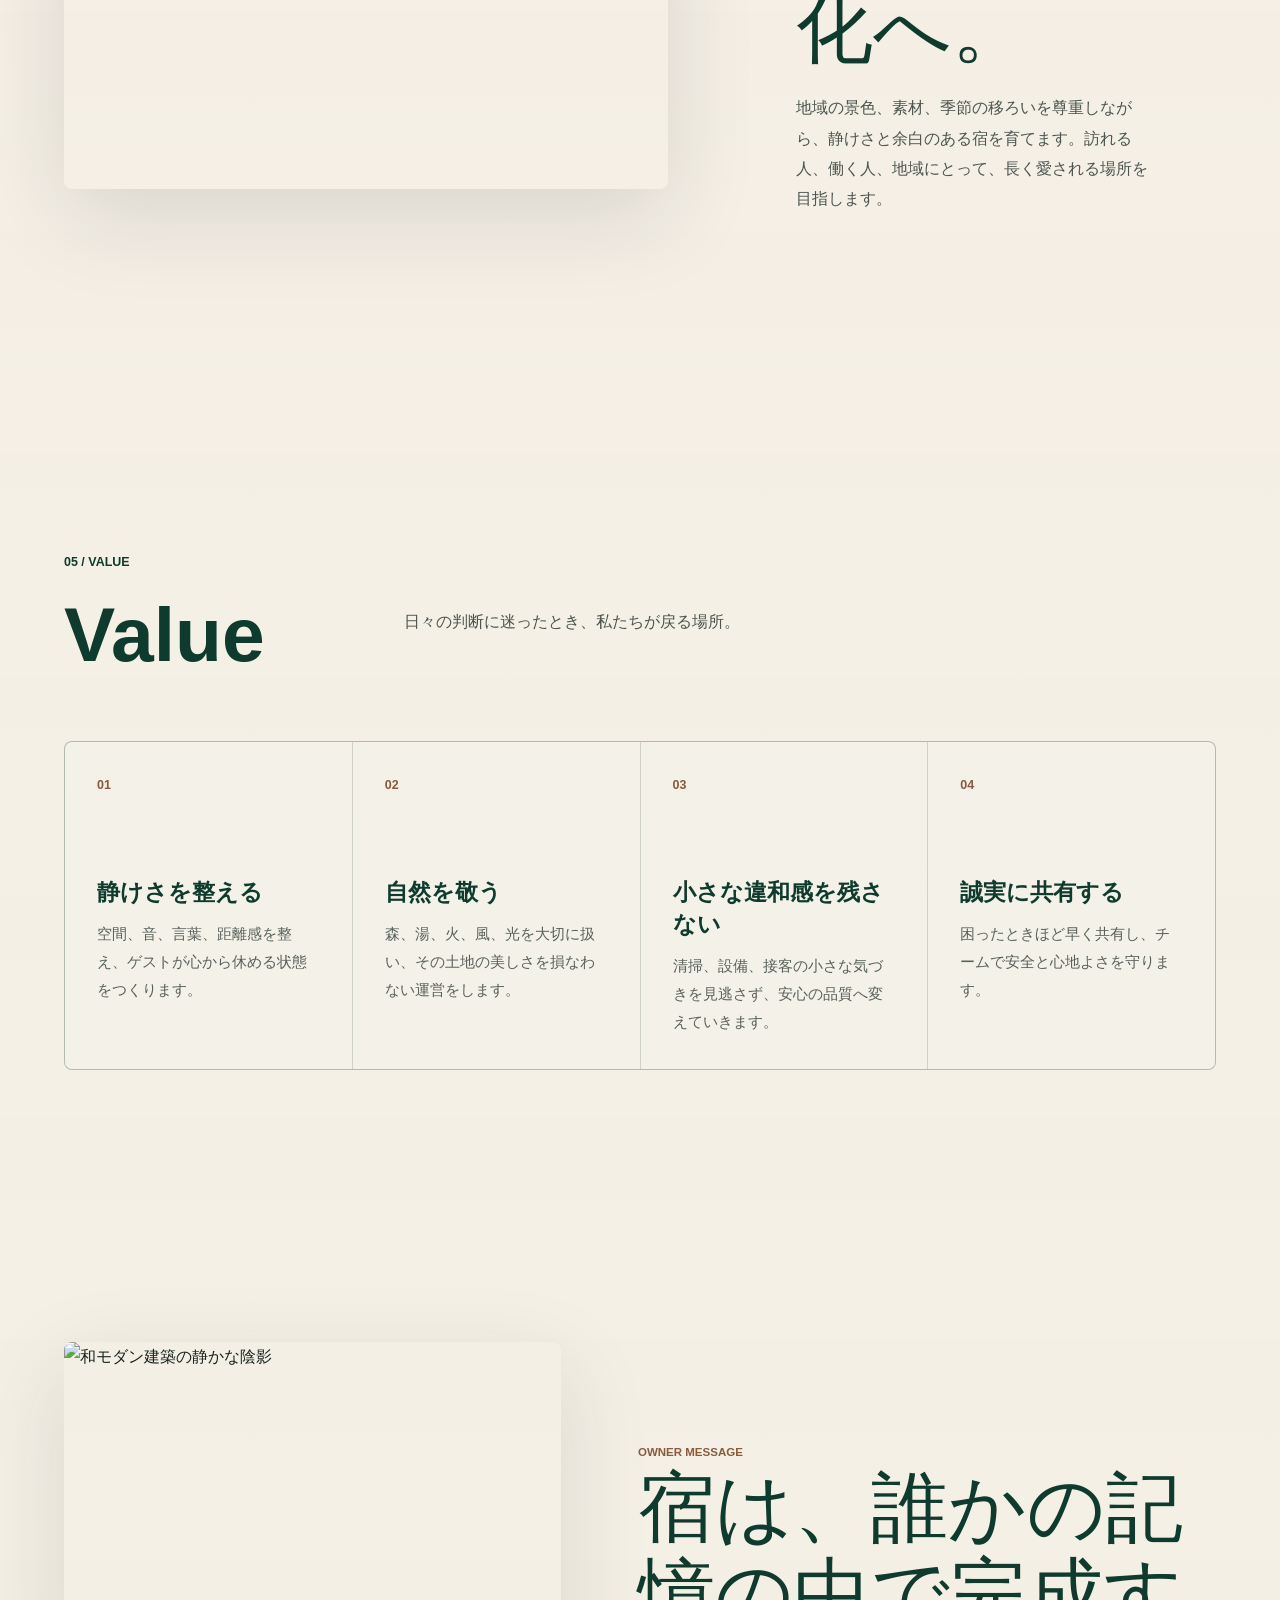
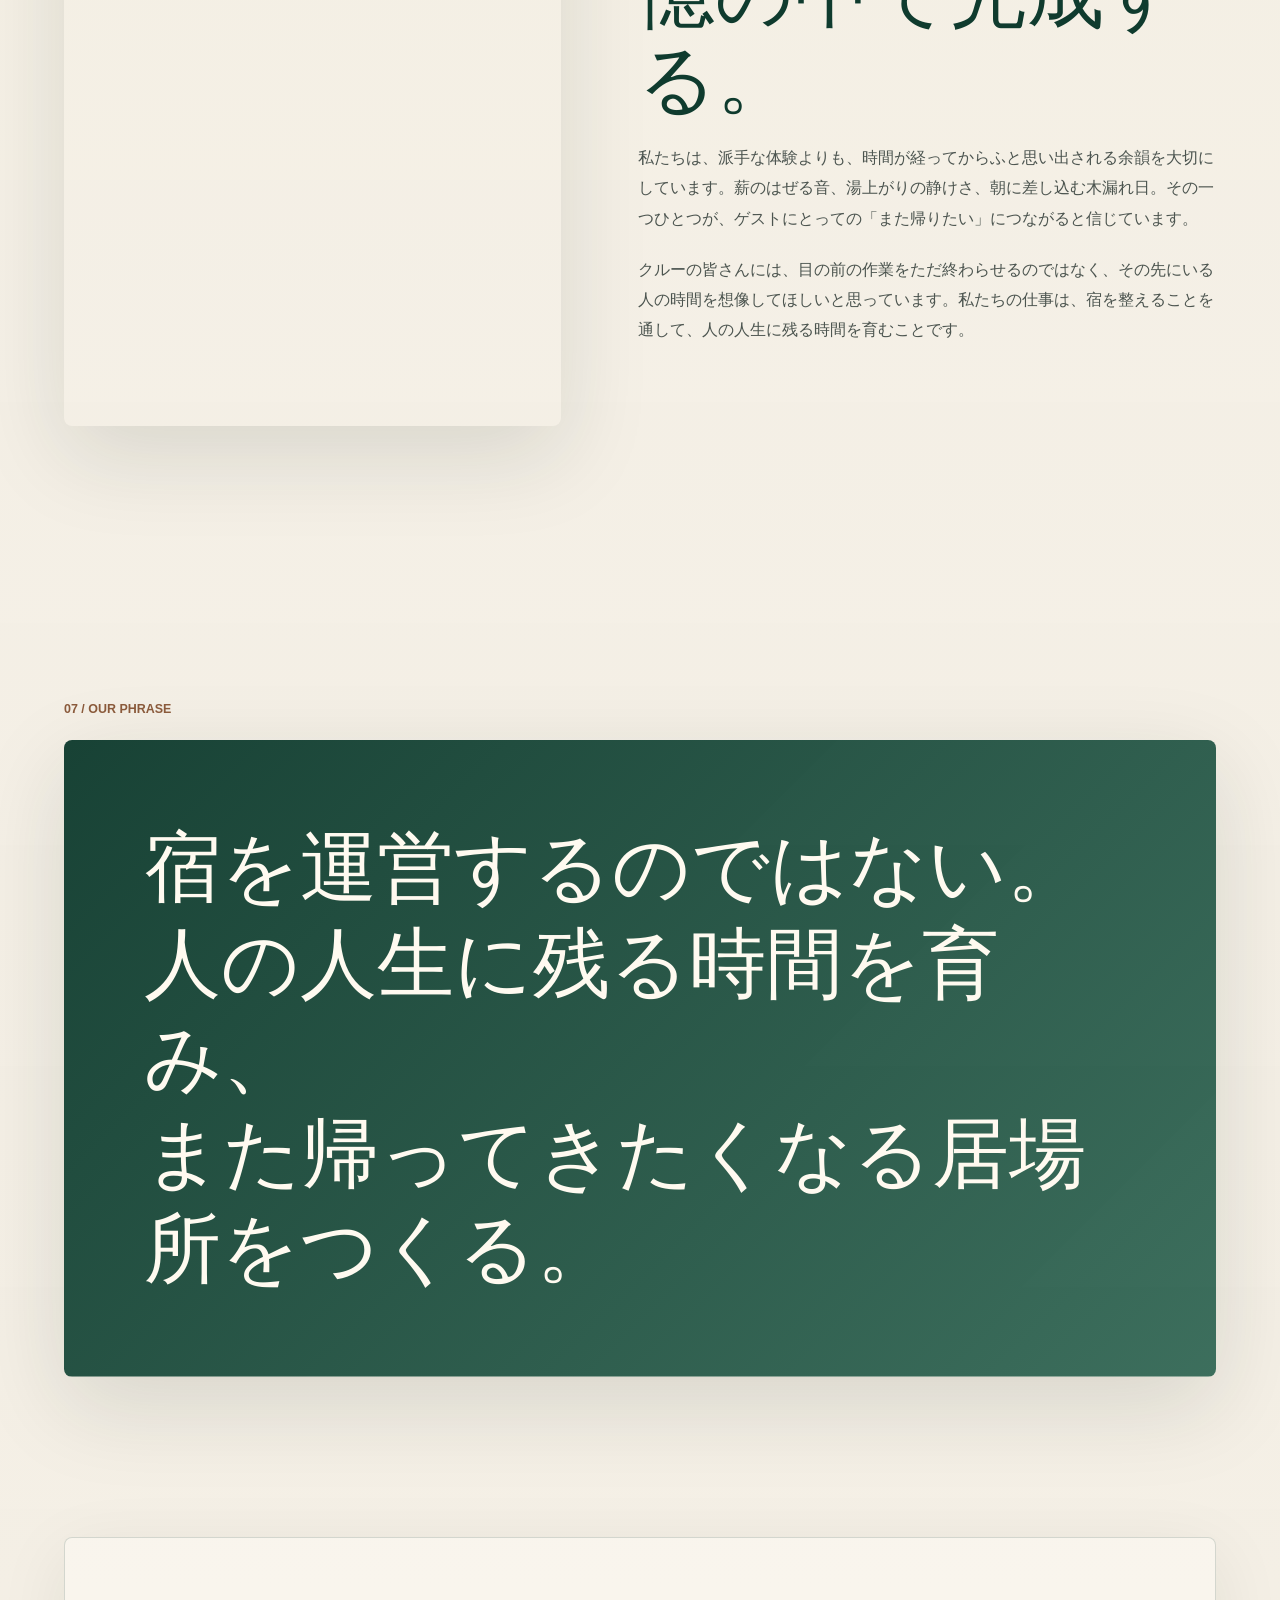
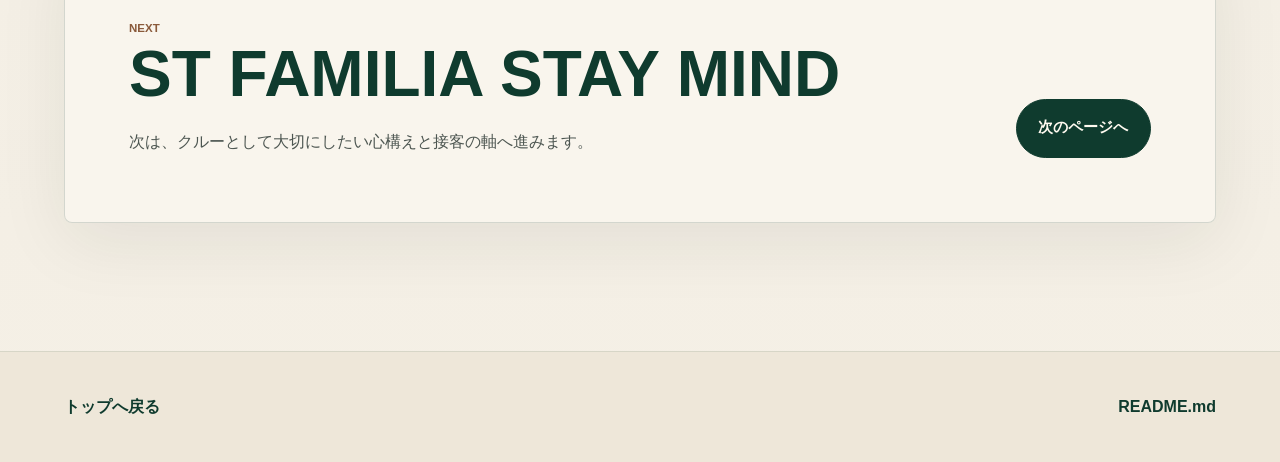
==== commit f2efefc1: "Add Project Management page Add ST FAMILIA Project Management" ====
--- a/about.html
+++ b/about.html
@@ -22,6 +22,7 @@
       <a href="sauna.html">サウナ</a>
       <a href="emergency.html">緊急対応</a>
       <a href="staff.html">スタッフ専用</a>
+      <a href="project.html">プロジェクト管理</a>
     </nav>
   </header>
 
--- a/style.css
+++ b/style.css
@@ -1344,6 +1344,224 @@
   margin: 1rem 0 0;
 }
 
+.project-page {
+  padding: clamp(1rem, 3vw, 1.4rem) var(--site-pad) clamp(4rem, 10vw, 8rem);
+}
+
+.project-breadcrumb,
+.project-hero,
+.project-overview,
+.property-grid,
+.project-board-section,
+.workflow-section {
+  max-width: 1260px;
+  margin-right: auto;
+  margin-left: auto;
+}
+
+.project-breadcrumb {
+  margin-bottom: 1rem;
+}
+
+.project-hero {
+  position: relative;
+  min-height: min(82svh, 820px);
+  display: grid;
+  align-items: end;
+  overflow: hidden;
+  border-radius: var(--radius);
+  box-shadow: var(--shadow-soft);
+  isolation: isolate;
+}
+
+.project-hero-image {
+  position: absolute;
+  inset: 0;
+  z-index: -2;
+}
+
+.project-hero-image::after {
+  content: "";
+  position: absolute;
+  inset: 0;
+  background:
+    linear-gradient(180deg, rgba(15, 59, 46, 0.08), rgba(15, 59, 46, 0.86)),
+    linear-gradient(90deg, rgba(15, 59, 46, 0.78), rgba(15, 59, 46, 0.16) 62%);
+}
+
+.project-hero-image img {
+  width: 100%;
+  height: 100%;
+  object-fit: cover;
+  transform: scale(1.03);
+  animation: slow-breathe 16s ease-in-out infinite alternate;
+}
+
+.project-hero-copy {
+  max-width: 940px;
+  padding: clamp(2rem, 7vw, 5.8rem);
+  color: var(--white);
+}
+
+.project-hero-copy .eyebrow {
+  color: rgba(255, 250, 240, 0.76);
+}
+
+.project-hero-copy h1 {
+  font-size: clamp(2.3rem, 8.8vw, 6.1rem);
+}
+
+.project-hero-copy .lead {
+  color: rgba(255, 250, 240, 0.86);
+}
+
+.project-overview {
+  display: grid;
+  grid-template-columns: minmax(0, 0.32fr) minmax(0, 1fr);
+  gap: clamp(1.6rem, 7vw, 6rem);
+  padding: clamp(5rem, 12vw, 9rem) 0;
+}
+
+.project-overview h2,
+.project-board-heading h2 {
+  margin: 0;
+  color: var(--forest);
+  font-size: clamp(2rem, 5.8vw, 4.6rem);
+  font-weight: 560;
+  line-height: 1.12;
+}
+
+.project-overview p:not(.section-index),
+.project-board-heading p {
+  max-width: 720px;
+  margin: 1.4rem 0 0;
+  color: rgba(23, 35, 31, 0.76);
+  font-size: clamp(1rem, 2vw, 1.14rem);
+}
+
+.property-grid,
+.workflow-grid {
+  display: grid;
+  grid-template-columns: repeat(4, minmax(0, 1fr));
+  gap: 1px;
+  overflow: hidden;
+  background: var(--line);
+  border: 1px solid var(--line);
+  border-radius: var(--radius);
+}
+
+.property-card,
+.workflow-grid article {
+  min-height: 300px;
+  padding: clamp(1.2rem, 3vw, 2rem);
+  background: rgba(251, 247, 239, 0.84);
+}
+
+.property-card span,
+.workflow-grid span {
+  color: var(--wood);
+  font-size: 0.78rem;
+  font-weight: 800;
+}
+
+.property-card h2,
+.workflow-grid h3 {
+  margin: 4.6rem 0 0.8rem;
+  color: var(--forest);
+  font-size: clamp(1.14rem, 2vw, 1.5rem);
+  line-height: 1.35;
+}
+
+.property-card p,
+.workflow-grid p {
+  margin: 0;
+  color: var(--muted);
+  font-size: 0.92rem;
+}
+
+.project-board-section {
+  padding: clamp(5rem, 12vw, 9rem) 0;
+}
+
+.project-board-heading {
+  display: grid;
+  grid-template-columns: minmax(0, 0.34fr) minmax(0, 1fr);
+  gap: clamp(1rem, 5vw, 4rem);
+  margin-bottom: clamp(1.8rem, 5vw, 4rem);
+}
+
+.project-table-wrap {
+  overflow-x: auto;
+  border: 1px solid var(--line);
+  border-radius: var(--radius);
+  box-shadow: 0 18px 70px rgba(23, 35, 31, 0.08);
+}
+
+.project-table {
+  width: 100%;
+  min-width: 1060px;
+  border-collapse: collapse;
+  background: rgba(251, 247, 239, 0.9);
+}
+
+.project-table th,
+.project-table td {
+  padding: 1rem;
+  border-bottom: 1px solid rgba(15, 59, 46, 0.12);
+  color: rgba(23, 35, 31, 0.76);
+  font-size: 0.9rem;
+  line-height: 1.65;
+  text-align: left;
+  vertical-align: top;
+}
+
+.project-table th {
+  color: var(--forest);
+  background: rgba(15, 59, 46, 0.06);
+  font-size: 0.78rem;
+  font-weight: 800;
+}
+
+.project-table td:first-child {
+  color: var(--forest);
+  font-weight: 800;
+}
+
+.status {
+  display: inline-grid;
+  place-items: center;
+  min-width: 78px;
+  padding: 0.28rem 0.62rem;
+  border-radius: 999px;
+  font-size: 0.78rem;
+  font-weight: 800;
+  white-space: nowrap;
+}
+
+.status.todo {
+  color: #5f4d28;
+  background: rgba(214, 170, 85, 0.22);
+}
+
+.status.checking {
+  color: var(--forest);
+  background: rgba(15, 59, 46, 0.11);
+}
+
+.status.doing {
+  color: #5b2f22;
+  background: rgba(138, 90, 59, 0.16);
+}
+
+.status.done {
+  color: var(--white);
+  background: var(--forest);
+}
+
+.workflow-section {
+  padding: clamp(3rem, 9vw, 7rem) 0 0;
+}
+
 @keyframes slow-breathe {
   from {
     transform: scale(1.03);
@@ -1407,7 +1625,9 @@
   .report-section,
   .lineworks-copy,
   .photo-guide-section,
-  .staff-next-section {
+  .staff-next-section,
+  .project-overview,
+  .project-board-heading {
     grid-template-columns: 1fr;
   }
 
@@ -1430,6 +1650,11 @@
 
   .template-grid {
     grid-template-columns: 1fr;
+  }
+
+  .property-grid,
+  .workflow-grid {
+    grid-template-columns: repeat(2, minmax(0, 1fr));
   }
 
   .toc {
@@ -1522,20 +1747,27 @@
     padding-top: 0.75rem;
   }
 
+  .project-page {
+    padding-top: 0.75rem;
+  }
+
   .about-hero,
-  .staff-hero {
+  .staff-hero,
+  .project-hero {
     min-height: 78svh;
   }
 
   .about-hero-image::after,
-  .staff-hero-image::after {
+  .staff-hero-image::after,
+  .project-hero-image::after {
     background:
       linear-gradient(180deg, rgba(15, 59, 46, 0.08), rgba(15, 59, 46, 0.94)),
       linear-gradient(90deg, rgba(15, 59, 46, 0.32), rgba(15, 59, 46, 0.22));
   }
 
   .about-hero-copy,
-  .staff-hero-copy {
+  .staff-hero-copy,
+  .project-hero-copy {
     padding: 2rem 1.1rem;
   }
 
@@ -1544,7 +1776,9 @@
   .phrase-section,
   .staff-intro,
   .lineworks-section,
-  .template-section {
+  .template-section,
+  .project-overview,
+  .project-board-section {
     padding: 4.5rem 0;
   }
 
@@ -1617,6 +1851,57 @@
     align-items: start;
   }
 
+  .property-grid,
+  .workflow-grid {
+    grid-template-columns: 1fr;
+  }
+
+  .property-card,
+  .workflow-grid article {
+    min-height: 230px;
+  }
+
+  .property-card h2,
+  .workflow-grid h3 {
+    margin-top: 3.5rem;
+  }
+
+  .project-table {
+    min-width: 0;
+  }
+
+  .project-table thead {
+    display: none;
+  }
+
+  .project-table,
+  .project-table tbody,
+  .project-table tr,
+  .project-table td {
+    display: block;
+    width: 100%;
+  }
+
+  .project-table tr {
+    padding: 1rem;
+    border-bottom: 1px solid rgba(15, 59, 46, 0.14);
+  }
+
+  .project-table td {
+    display: grid;
+    grid-template-columns: minmax(7rem, 0.38fr) minmax(0, 1fr);
+    gap: 0.8rem;
+    padding: 0.55rem 0;
+    border-bottom: 0;
+  }
+
+  .project-table td::before {
+    content: attr(data-label);
+    color: var(--forest);
+    font-size: 0.76rem;
+    font-weight: 800;
+  }
+
   .next-button {
     width: 100%;
   }
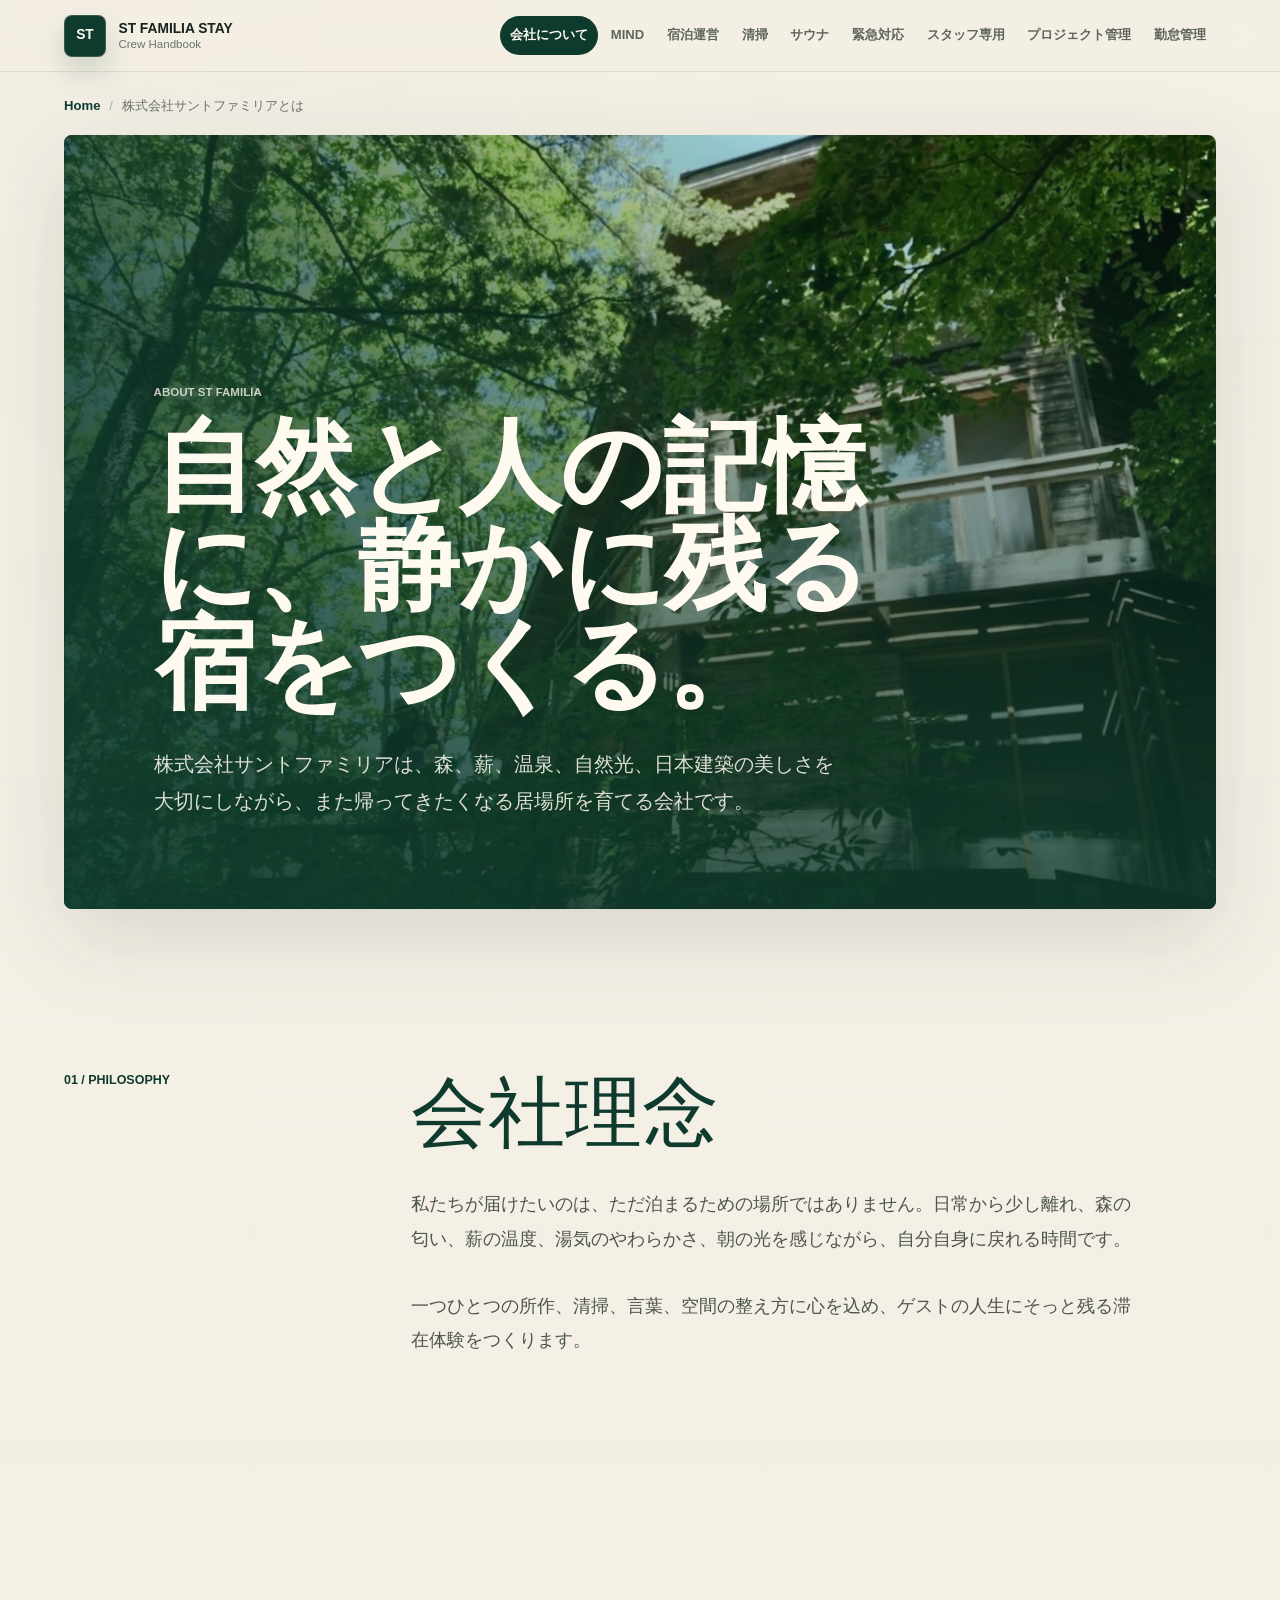
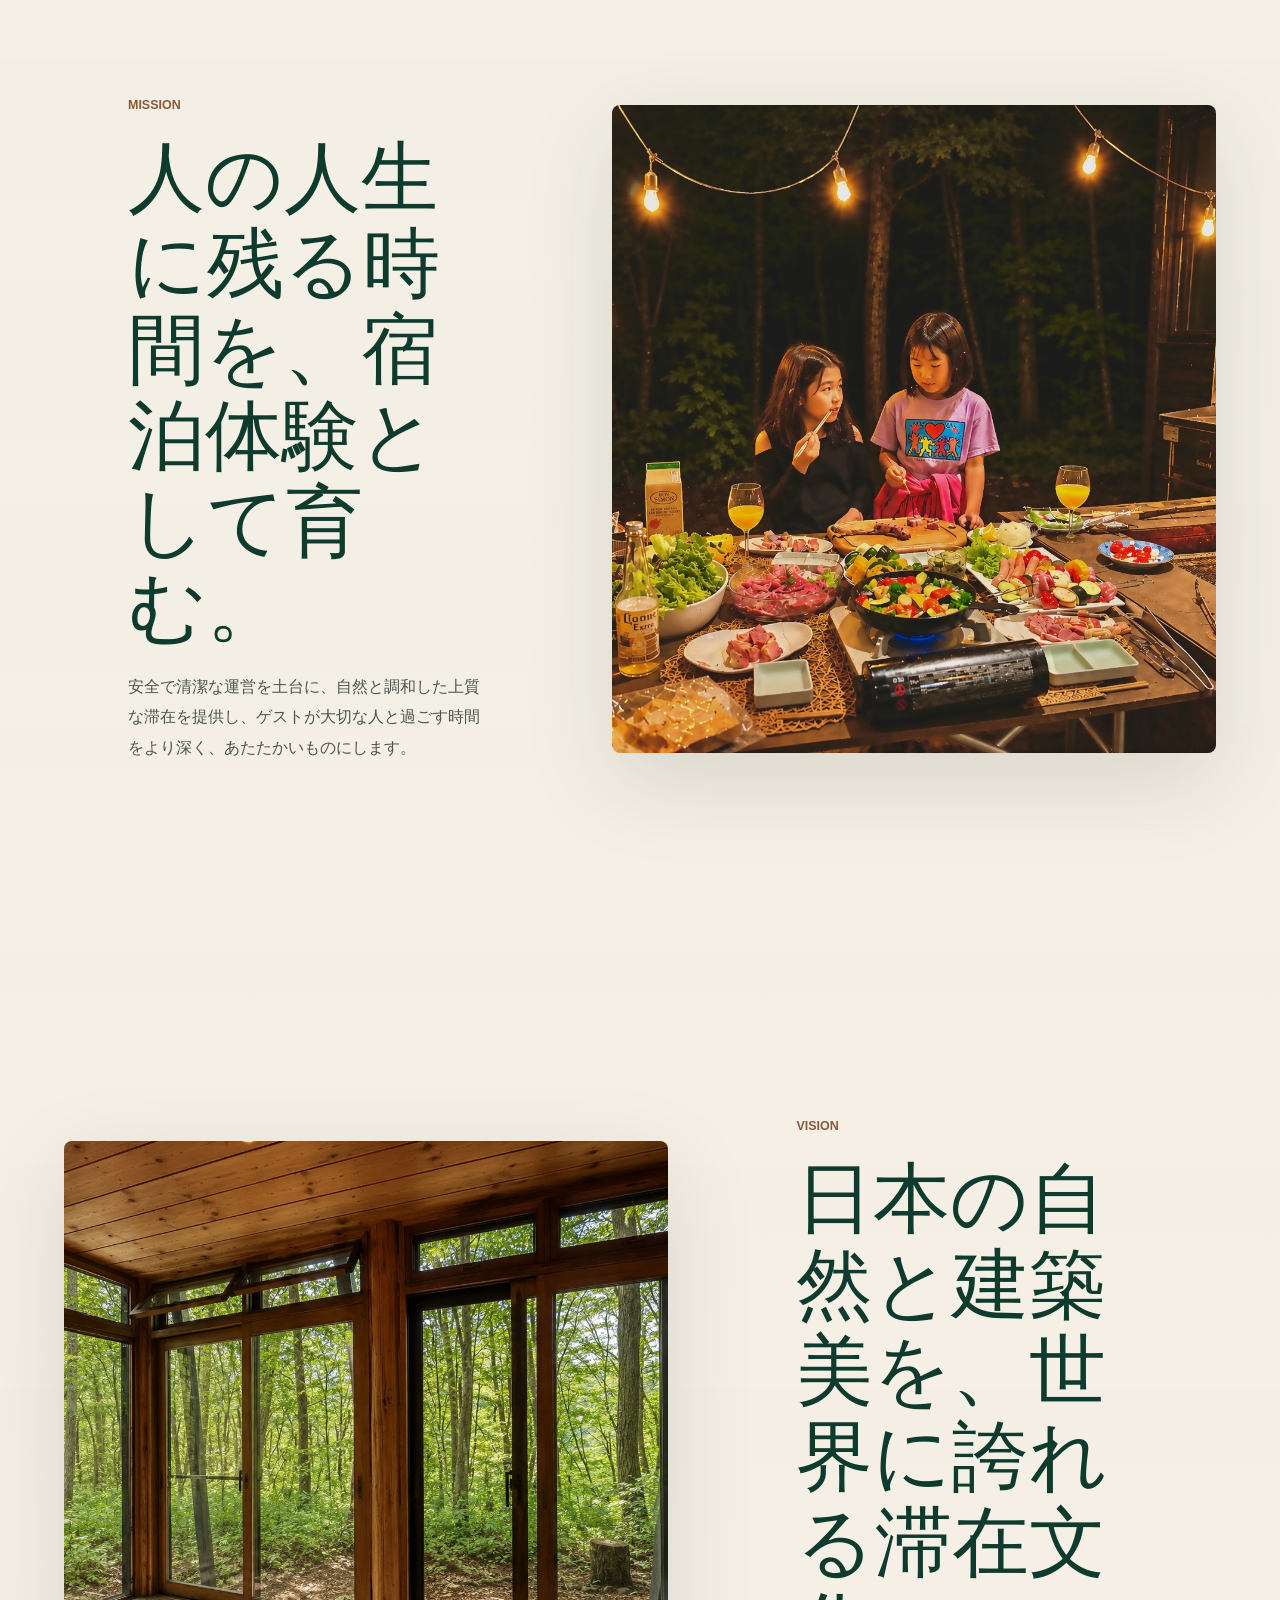
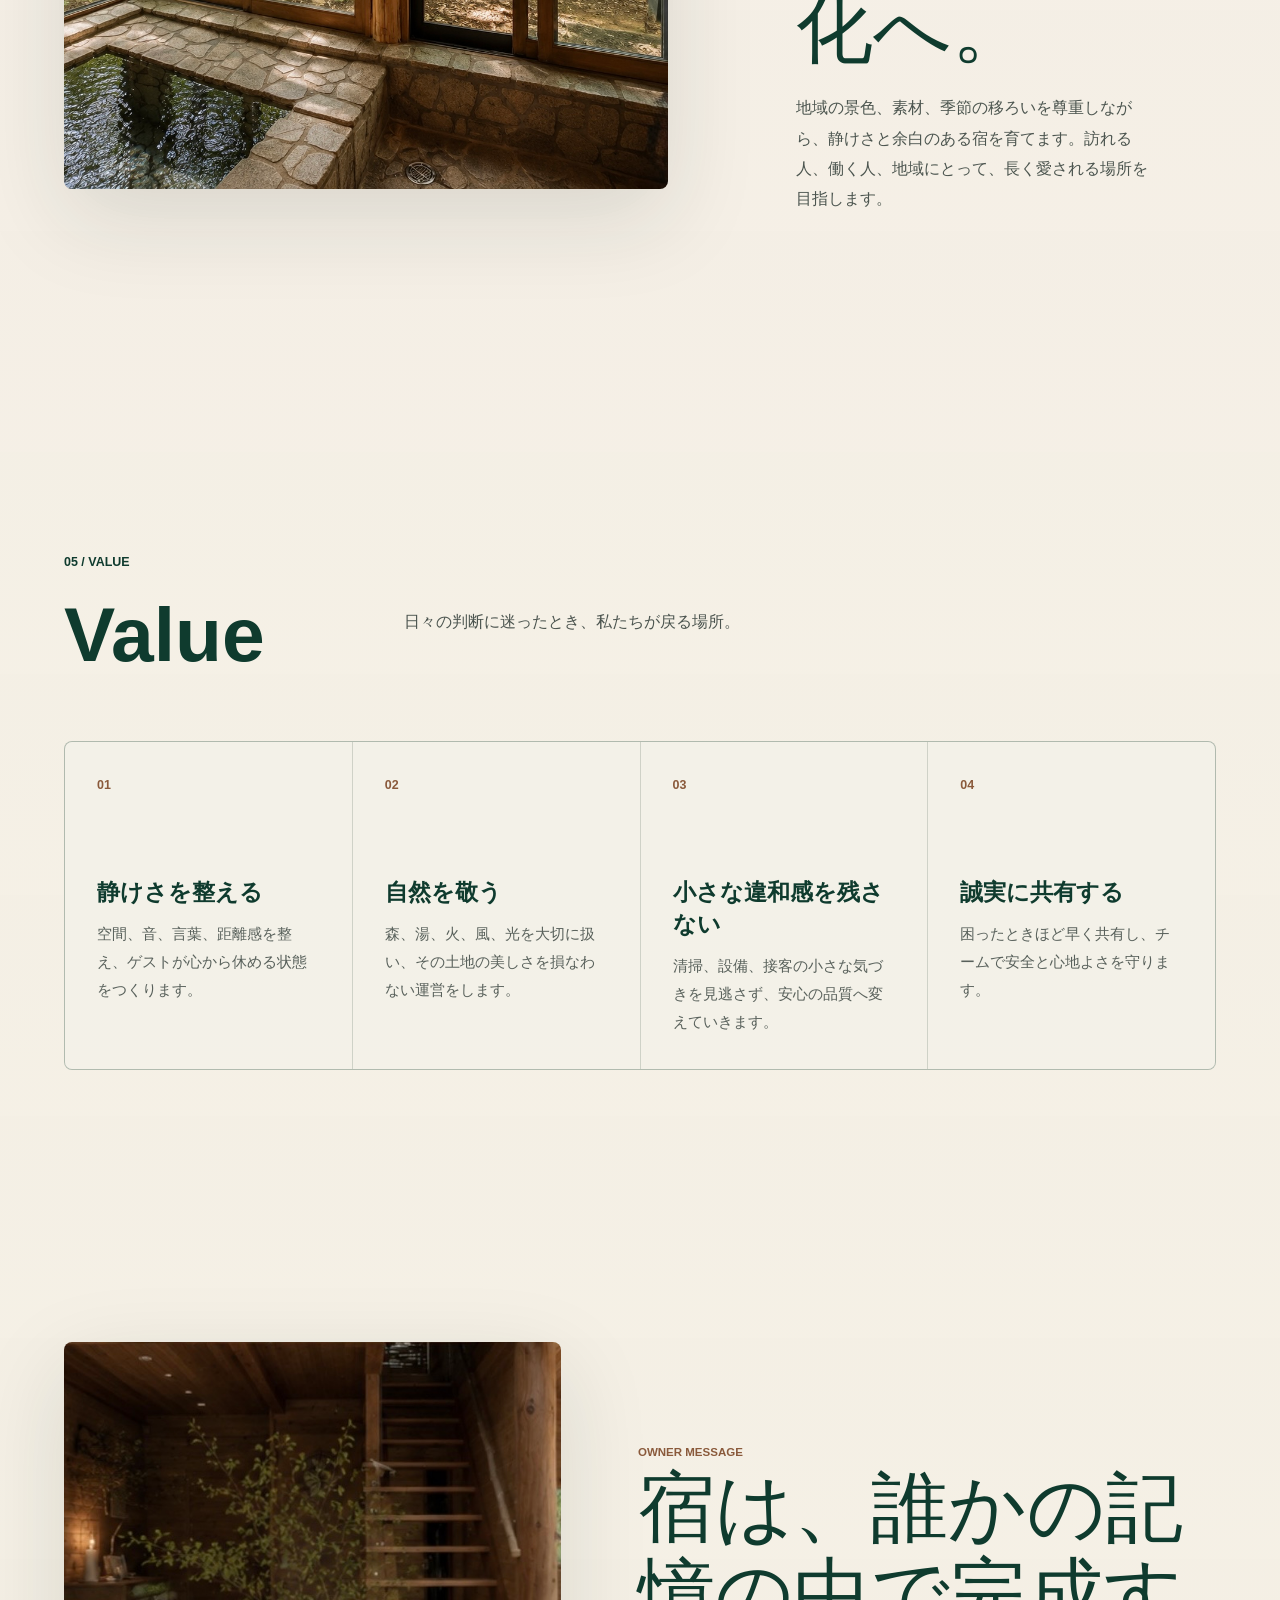
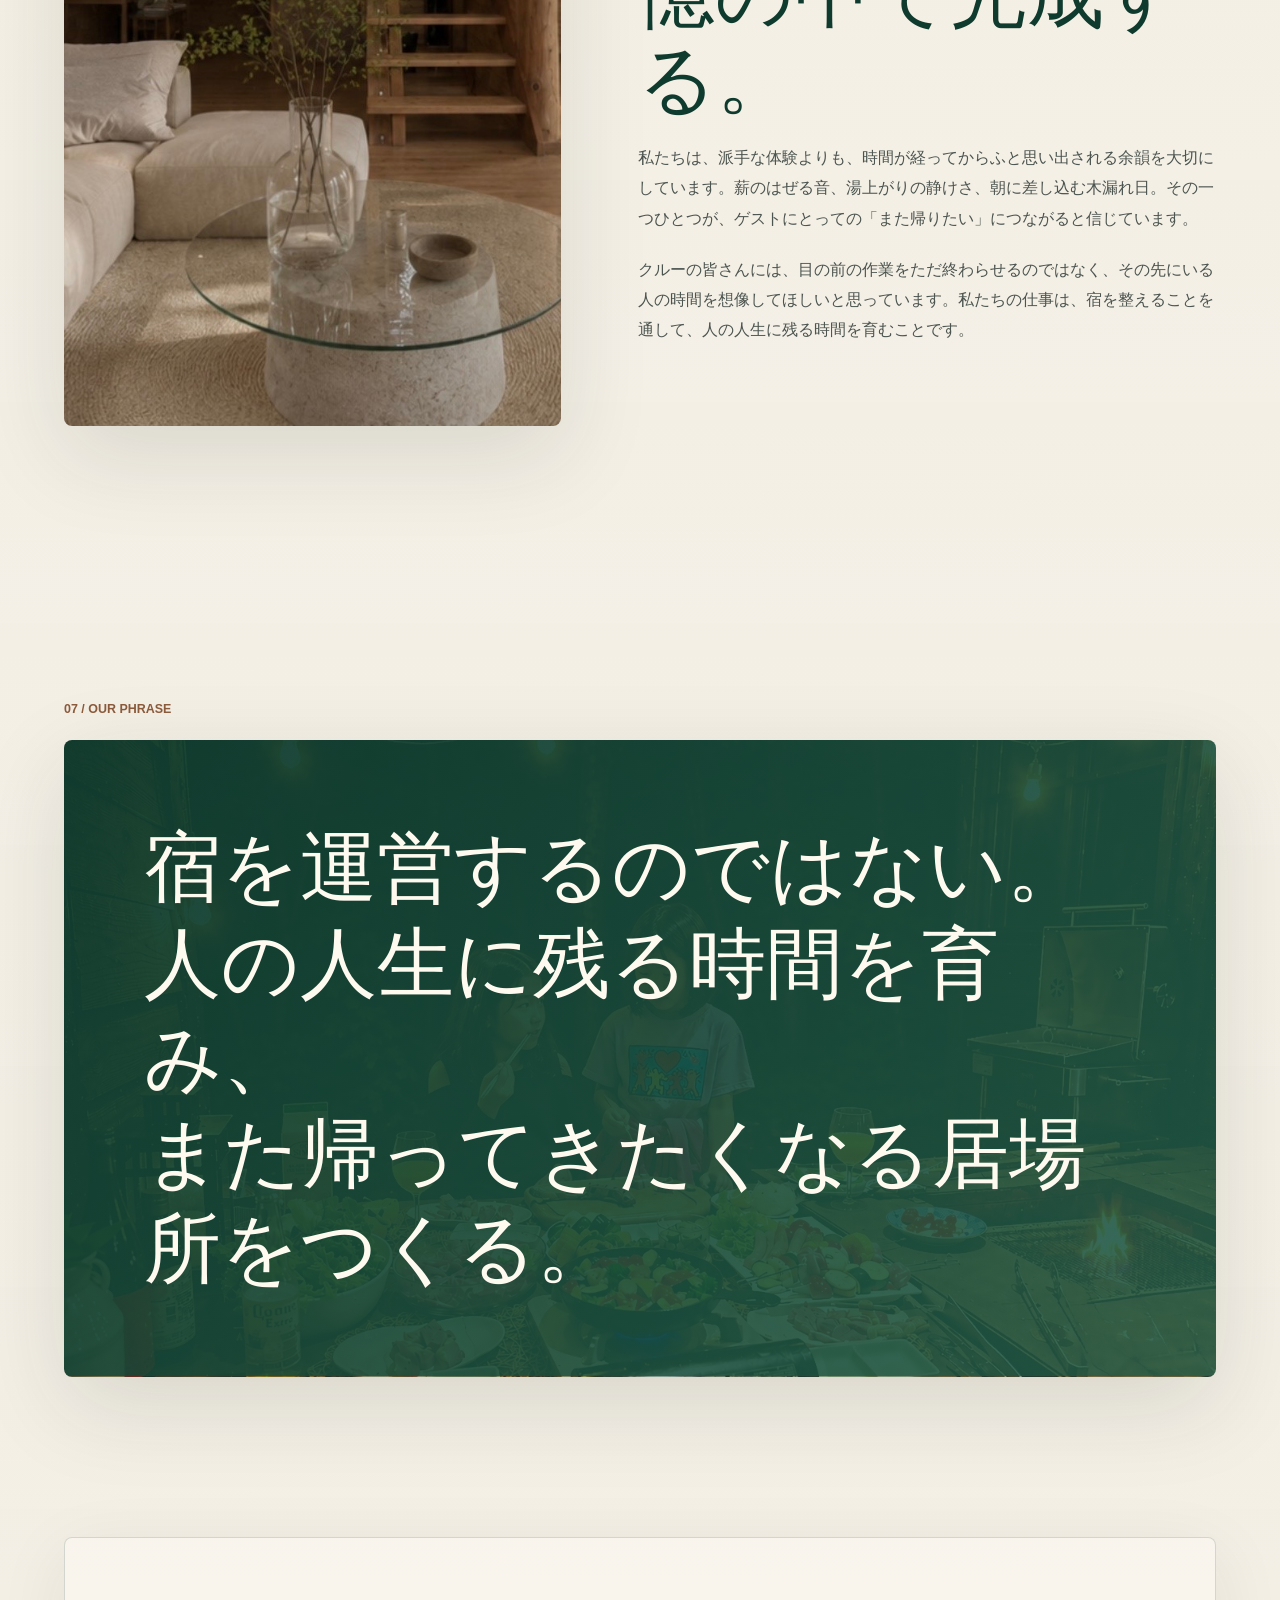
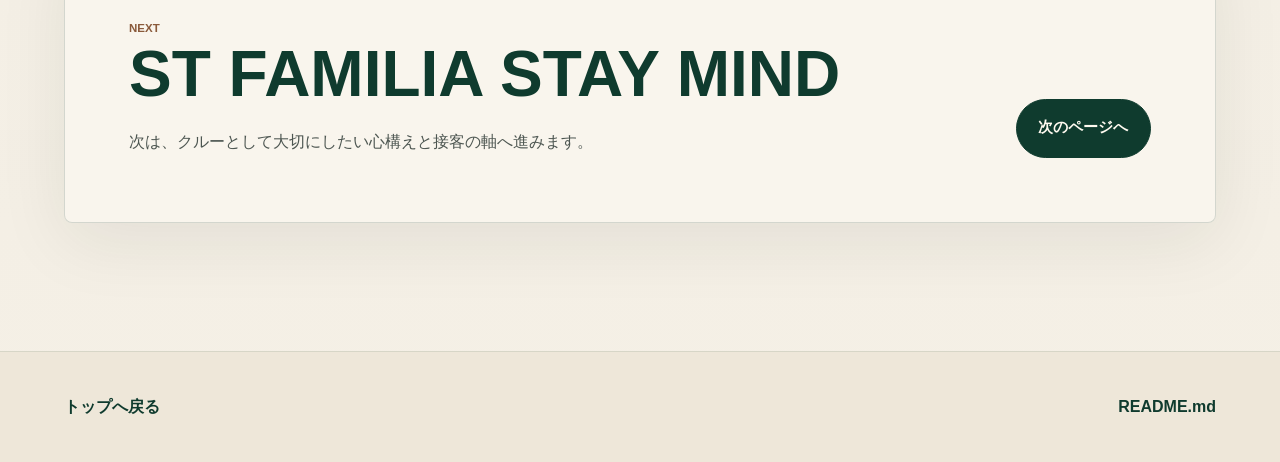
==== commit 2d0ca9ad: "Build Summer 2026 Operations Portal" ====
--- a/about.html
+++ b/about.html
@@ -23,6 +23,7 @@
       <a href="emergency.html">緊急対応</a>
       <a href="staff.html">スタッフ専用</a>
       <a href="project.html">プロジェクト管理</a>
+      <a href="attendance.html">勤怠管理</a>
     </nav>
   </header>
 
@@ -31,7 +32,7 @@
 
     <section class="about-hero" data-reveal>
       <div class="about-hero-image" aria-hidden="true">
-        <img src="https://images.unsplash.com/photo-1600585154340-be6161a56a0c?auto=format&fit=crop&w=1800&q=84" alt="">
+        <img src="assets/images/lava-forest-exterior.jpg" alt="森に囲まれたLAVA HOUSEの外観">
       </div>
       <div class="about-hero-copy">
         <p class="eyebrow">About ST FAMILIA</p>
@@ -56,7 +57,7 @@
         <p>安全で清潔な運営を土台に、自然と調和した上質な滞在を提供し、ゲストが大切な人と過ごす時間をより深く、あたたかいものにします。</p>
       </article>
       <figure class="mv-photo">
-        <img src="https://images.unsplash.com/photo-1500530855697-b586d89ba3ee?auto=format&fit=crop&w=1400&q=82" alt="自然光に包まれた宿のある風景">
+        <img src="assets/images/lava-night-bbq.jpg" alt="LAVA HOUSEの夜の食事体験">
       </figure>
     </section>
 
@@ -67,7 +68,7 @@
         <p>地域の景色、素材、季節の移ろいを尊重しながら、静けさと余白のある宿を育てます。訪れる人、働く人、地域にとって、長く愛される場所を目指します。</p>
       </article>
       <figure class="mv-photo">
-        <img src="https://images.unsplash.com/photo-1523413651479-597eb2da0ad6?auto=format&fit=crop&w=1400&q=82" alt="木々に囲まれた静かな道">
+        <img src="assets/images/lava-onsen.jpg" alt="森を望むLAVA HOUSEの温泉">
       </figure>
     </section>
 
@@ -103,7 +104,7 @@
 
     <section class="owner-message" data-reveal>
       <figure>
-        <img src="https://images.unsplash.com/photo-1518005020951-eccb494ad742?auto=format&fit=crop&w=1200&q=82" alt="和モダン建築の静かな陰影">
+        <img src="assets/images/lava-lounge.jpg" alt="LAVA HOUSEのラウンジ空間">
       </figure>
       <div class="owner-copy">
         <p class="eyebrow">Owner Message</p>
--- a/style.css
+++ b/style.css
@@ -962,7 +962,7 @@
   padding: clamp(2rem, 7vw, 5rem);
   background:
     linear-gradient(135deg, rgba(15, 59, 46, 0.96), rgba(31, 90, 71, 0.86)),
-    url("https://images.unsplash.com/photo-1511497584788-876760111969?auto=format&fit=crop&w=1500&q=80");
+    url("assets/images/lava-night-bbq.jpg");
   background-position: center;
   background-size: cover;
   border-radius: var(--radius);
@@ -1562,6 +1562,457 @@
   padding: clamp(3rem, 9vw, 7rem) 0 0;
 }
 
+.mind-page {
+  padding: clamp(1rem, 3vw, 1.4rem) var(--site-pad) clamp(4rem, 10vw, 8rem);
+}
+
+.mind-breadcrumb,
+.mind-hero,
+.mind-statement,
+.mind-priority,
+.mind-values,
+.language-section,
+.mind-promise,
+.mind-next-section {
+  max-width: 1260px;
+  margin-right: auto;
+  margin-left: auto;
+}
+
+.mind-breadcrumb {
+  margin-bottom: 1rem;
+}
+
+.mind-hero {
+  position: relative;
+  min-height: min(84svh, 840px);
+  display: grid;
+  align-items: end;
+  overflow: hidden;
+  border-radius: var(--radius);
+  box-shadow: var(--shadow-soft);
+  isolation: isolate;
+}
+
+.mind-hero-image {
+  position: absolute;
+  inset: 0;
+  z-index: -2;
+}
+
+.mind-hero-image::after {
+  content: "";
+  position: absolute;
+  inset: 0;
+  background:
+    linear-gradient(180deg, rgba(15, 59, 46, 0.08), rgba(15, 59, 46, 0.88)),
+    linear-gradient(90deg, rgba(15, 59, 46, 0.78), rgba(15, 59, 46, 0.14) 62%);
+}
+
+.mind-hero-image img {
+  width: 100%;
+  height: 100%;
+  object-fit: cover;
+  transform: scale(1.03);
+  animation: slow-breathe 16s ease-in-out infinite alternate;
+}
+
+.mind-hero-copy {
+  max-width: 960px;
+  padding: clamp(2rem, 7vw, 5.8rem);
+  color: var(--white);
+}
+
+.mind-hero-copy .eyebrow {
+  color: rgba(255, 250, 240, 0.76);
+}
+
+.mind-hero-copy h1 {
+  font-size: clamp(2.3rem, 8.8vw, 6.1rem);
+}
+
+.mind-hero-copy .lead {
+  color: rgba(255, 250, 240, 0.86);
+}
+
+.mind-statement,
+.mind-priority-heading,
+.language-section,
+.mind-next-section {
+  display: grid;
+  grid-template-columns: minmax(0, 0.32fr) minmax(0, 1fr);
+  gap: clamp(1.6rem, 7vw, 6rem);
+}
+
+.mind-statement {
+  padding: clamp(5rem, 12vw, 9rem) 0;
+}
+
+.mind-statement h2,
+.mind-priority-heading h2,
+.language-copy h2,
+.mind-next-section h2 {
+  margin: 0;
+  color: var(--forest);
+  font-size: clamp(2rem, 5.8vw, 4.6rem);
+  font-weight: 560;
+  line-height: 1.12;
+}
+
+.mind-statement p:not(.section-index),
+.mind-priority-heading p,
+.language-copy p,
+.mind-next-section p {
+  max-width: 720px;
+  margin: 1.4rem 0 0;
+  color: rgba(23, 35, 31, 0.76);
+  font-size: clamp(1rem, 2vw, 1.14rem);
+}
+
+.mind-priority {
+  padding: clamp(3rem, 8vw, 6rem) 0;
+}
+
+.priority-list {
+  display: grid;
+  grid-template-columns: repeat(5, minmax(0, 1fr));
+  gap: 1px;
+  margin: clamp(1.8rem, 5vw, 4rem) 0 0;
+  padding: 0;
+  overflow: hidden;
+  background: var(--line);
+  border: 1px solid var(--line);
+  border-radius: var(--radius);
+  list-style: none;
+}
+
+.priority-list li {
+  min-height: 300px;
+  padding: clamp(1.2rem, 3vw, 2rem);
+  background: rgba(251, 247, 239, 0.84);
+}
+
+.priority-list span,
+.mind-value-grid span {
+  color: var(--wood);
+  font-size: 0.78rem;
+  font-weight: 800;
+}
+
+.priority-list strong {
+  display: block;
+  margin: 4.5rem 0 0.8rem;
+  color: var(--forest);
+  font-size: clamp(1.2rem, 2vw, 1.5rem);
+  line-height: 1.3;
+}
+
+.priority-list p,
+.mind-value-grid p,
+.promise-grid p {
+  margin: 0;
+  color: var(--muted);
+  font-size: 0.92rem;
+}
+
+.mind-values {
+  padding: clamp(5rem, 12vw, 9rem) 0;
+}
+
+.mind-value-grid {
+  display: grid;
+  grid-template-columns: repeat(4, minmax(0, 1fr));
+  gap: 1px;
+  overflow: hidden;
+  background: var(--line);
+  border: 1px solid var(--line);
+  border-radius: var(--radius);
+}
+
+.mind-value-grid article {
+  min-height: 330px;
+  padding: clamp(1.2rem, 3vw, 2rem);
+  background: rgba(251, 247, 239, 0.84);
+}
+
+.mind-value-grid h3 {
+  margin: 4.8rem 0 0.8rem;
+  color: var(--forest);
+  font-size: clamp(1.15rem, 2vw, 1.45rem);
+  line-height: 1.35;
+}
+
+.language-section {
+  align-items: center;
+  padding: clamp(3rem, 9vw, 7rem) 0;
+}
+
+.language-section figure {
+  margin: 0;
+  overflow: hidden;
+  border-radius: var(--radius);
+  box-shadow: var(--shadow-soft);
+}
+
+.language-section img {
+  width: 100%;
+  height: min(72svh, 720px);
+  min-height: 440px;
+  object-fit: cover;
+}
+
+.language-copy .check-list {
+  margin-top: 1.5rem;
+}
+
+.mind-promise {
+  padding: clamp(5rem, 12vw, 9rem) 0;
+}
+
+.mind-promise blockquote {
+  margin: 1rem 0 clamp(1.8rem, 5vw, 4rem);
+  padding: clamp(2rem, 7vw, 5rem);
+  color: var(--white);
+  background:
+    linear-gradient(135deg, rgba(15, 59, 46, 0.96), rgba(31, 90, 71, 0.86)),
+    url("assets/images/lava-onsen.jpg");
+  background-position: center;
+  background-size: cover;
+  border-radius: var(--radius);
+  box-shadow: var(--shadow-soft);
+}
+
+.mind-promise blockquote span {
+  display: block;
+  max-width: 980px;
+  font-size: clamp(1.8rem, 5.8vw, 4.8rem);
+  font-weight: 560;
+  line-height: 1.24;
+}
+
+.promise-grid {
+  display: grid;
+  grid-template-columns: repeat(3, minmax(0, 1fr));
+  gap: 1px;
+  overflow: hidden;
+  background: var(--line);
+  border: 1px solid var(--line);
+  border-radius: var(--radius);
+}
+
+.promise-grid article {
+  min-height: 250px;
+  padding: clamp(1.2rem, 3vw, 2rem);
+  background: rgba(251, 247, 239, 0.84);
+}
+
+.promise-grid h3 {
+  margin: 0 0 0.8rem;
+  color: var(--forest);
+  font-size: clamp(1.15rem, 2vw, 1.45rem);
+}
+
+.mind-next-section {
+  align-items: end;
+  padding: clamp(2rem, 6vw, 4rem);
+  background: rgba(251, 247, 239, 0.8);
+  border: 1px solid var(--line);
+  border-radius: var(--radius);
+  box-shadow: 0 18px 70px rgba(23, 35, 31, 0.08);
+}
+
+.mind-next-section .eyebrow {
+  color: var(--wood);
+}
+
+.mind-next-section h2 {
+  font-size: clamp(1.8rem, 5vw, 4rem);
+}
+
+.attendance-page {
+  padding: clamp(1rem, 3vw, 1.4rem) var(--site-pad) clamp(4rem, 10vw, 8rem);
+}
+
+.attendance-breadcrumb,
+.attendance-hero,
+.attendance-intro,
+.form-link-section,
+.attendance-flow {
+  max-width: 1260px;
+  margin-right: auto;
+  margin-left: auto;
+}
+
+.attendance-breadcrumb {
+  margin-bottom: 1rem;
+}
+
+.attendance-hero {
+  position: relative;
+  min-height: min(82svh, 820px);
+  display: grid;
+  align-items: end;
+  overflow: hidden;
+  border-radius: var(--radius);
+  box-shadow: var(--shadow-soft);
+  isolation: isolate;
+}
+
+.attendance-hero-image {
+  position: absolute;
+  inset: 0;
+  z-index: -2;
+}
+
+.attendance-hero-image::after {
+  content: "";
+  position: absolute;
+  inset: 0;
+  background:
+    linear-gradient(180deg, rgba(15, 59, 46, 0.1), rgba(15, 59, 46, 0.88)),
+    linear-gradient(90deg, rgba(15, 59, 46, 0.76), rgba(15, 59, 46, 0.14) 62%);
+}
+
+.attendance-hero-image img {
+  width: 100%;
+  height: 100%;
+  object-fit: cover;
+  transform: scale(1.03);
+  animation: slow-breathe 16s ease-in-out infinite alternate;
+}
+
+.attendance-hero-copy {
+  max-width: 940px;
+  padding: clamp(2rem, 7vw, 5.8rem);
+  color: var(--white);
+}
+
+.attendance-hero-copy .eyebrow {
+  color: rgba(255, 250, 240, 0.76);
+}
+
+.attendance-hero-copy h1 {
+  font-size: clamp(2.3rem, 8.8vw, 6.1rem);
+}
+
+.attendance-hero-copy .lead {
+  color: rgba(255, 250, 240, 0.86);
+}
+
+.attendance-intro,
+.form-link-heading {
+  display: grid;
+  grid-template-columns: minmax(0, 0.32fr) minmax(0, 1fr);
+  gap: clamp(1.6rem, 7vw, 6rem);
+}
+
+.attendance-intro {
+  padding: clamp(5rem, 12vw, 9rem) 0;
+}
+
+.attendance-intro h2,
+.form-link-heading h2 {
+  margin: 0;
+  color: var(--forest);
+  font-size: clamp(2rem, 5.8vw, 4.6rem);
+  font-weight: 560;
+  line-height: 1.12;
+}
+
+.attendance-intro p:not(.section-index),
+.form-link-heading p {
+  max-width: 740px;
+  margin: 1.4rem 0 0;
+  color: rgba(23, 35, 31, 0.76);
+  font-size: clamp(1rem, 2vw, 1.14rem);
+}
+
+.form-link-section {
+  padding: clamp(3rem, 9vw, 7rem) 0;
+}
+
+.form-card-grid {
+  display: grid;
+  grid-template-columns: repeat(5, minmax(0, 1fr));
+  gap: 1px;
+  margin-top: clamp(1.8rem, 5vw, 4rem);
+  overflow: hidden;
+  background: var(--line);
+  border: 1px solid var(--line);
+  border-radius: var(--radius);
+}
+
+.form-card {
+  min-height: 340px;
+  display: flex;
+  flex-direction: column;
+  padding: clamp(1.2rem, 3vw, 2rem);
+  background: rgba(251, 247, 239, 0.84);
+}
+
+.form-card span,
+.attendance-flow-grid span {
+  color: var(--wood);
+  font-size: 0.78rem;
+  font-weight: 800;
+}
+
+.form-card h3,
+.attendance-flow-grid h3 {
+  margin: 4.2rem 0 0.8rem;
+  color: var(--forest);
+  font-size: clamp(1.14rem, 2vw, 1.42rem);
+  line-height: 1.35;
+}
+
+.form-card p,
+.attendance-flow-grid p {
+  margin: 0;
+  color: var(--muted);
+  font-size: 0.92rem;
+}
+
+.form-card a {
+  display: inline-flex;
+  align-items: center;
+  justify-content: center;
+  min-height: 46px;
+  margin-top: auto;
+  padding: 0.75rem 1rem;
+  color: var(--white);
+  background: var(--forest);
+  border-radius: 999px;
+  font-size: 0.86rem;
+  font-weight: 800;
+  text-decoration: none;
+  transition: transform 180ms ease, background 180ms ease;
+}
+
+.form-card a:hover {
+  transform: translateY(-2px);
+  background: var(--forest-2);
+}
+
+.attendance-flow {
+  padding: clamp(3rem, 9vw, 7rem) 0 0;
+}
+
+.attendance-flow-grid {
+  display: grid;
+  grid-template-columns: repeat(3, minmax(0, 1fr));
+  gap: 1px;
+  overflow: hidden;
+  background: var(--line);
+  border: 1px solid var(--line);
+  border-radius: var(--radius);
+}
+
+.attendance-flow-grid article {
+  min-height: 270px;
+  padding: clamp(1.2rem, 3vw, 2rem);
+  background: rgba(251, 247, 239, 0.84);
+}
+
 @keyframes slow-breathe {
   from {
     transform: scale(1.03);
@@ -1627,7 +2078,13 @@
   .photo-guide-section,
   .staff-next-section,
   .project-overview,
-  .project-board-heading {
+  .project-board-heading,
+  .mind-statement,
+  .mind-priority-heading,
+  .language-section,
+  .mind-next-section,
+  .attendance-intro,
+  .form-link-heading {
     grid-template-columns: 1fr;
   }
 
@@ -1653,8 +2110,22 @@
   }
 
   .property-grid,
-  .workflow-grid {
+  .workflow-grid,
+  .mind-value-grid,
+  .promise-grid {
     grid-template-columns: repeat(2, minmax(0, 1fr));
+  }
+
+  .priority-list {
+    grid-template-columns: repeat(3, minmax(0, 1fr));
+  }
+
+  .form-card-grid {
+    grid-template-columns: repeat(2, minmax(0, 1fr));
+  }
+
+  .attendance-flow-grid {
+    grid-template-columns: 1fr;
   }
 
   .toc {
@@ -1751,15 +2222,27 @@
     padding-top: 0.75rem;
   }
 
+  .mind-page {
+    padding-top: 0.75rem;
+  }
+
+  .attendance-page {
+    padding-top: 0.75rem;
+  }
+
   .about-hero,
   .staff-hero,
-  .project-hero {
+  .project-hero,
+  .mind-hero,
+  .attendance-hero {
     min-height: 78svh;
   }
 
   .about-hero-image::after,
   .staff-hero-image::after,
-  .project-hero-image::after {
+  .project-hero-image::after,
+  .mind-hero-image::after,
+  .attendance-hero-image::after {
     background:
       linear-gradient(180deg, rgba(15, 59, 46, 0.08), rgba(15, 59, 46, 0.94)),
       linear-gradient(90deg, rgba(15, 59, 46, 0.32), rgba(15, 59, 46, 0.22));
@@ -1767,7 +2250,9 @@
 
   .about-hero-copy,
   .staff-hero-copy,
-  .project-hero-copy {
+  .project-hero-copy,
+  .mind-hero-copy,
+  .attendance-hero-copy {
     padding: 2rem 1.1rem;
   }
 
@@ -1778,14 +2263,22 @@
   .lineworks-section,
   .template-section,
   .project-overview,
-  .project-board-section {
+  .project-board-section,
+  .mind-statement,
+  .mind-values,
+  .mind-promise,
+  .attendance-intro {
     padding: 4.5rem 0;
   }
 
   .mv-section,
   .owner-message,
   .report-section,
-  .photo-guide-section {
+  .photo-guide-section,
+  .mind-priority,
+  .language-section,
+  .form-link-section,
+  .attendance-flow {
     padding: 2.8rem 0;
   }
 
@@ -1852,18 +2345,40 @@
   }
 
   .property-grid,
-  .workflow-grid {
+  .workflow-grid,
+  .mind-value-grid,
+  .promise-grid,
+  .priority-list {
     grid-template-columns: 1fr;
   }
 
   .property-card,
-  .workflow-grid article {
+  .workflow-grid article,
+  .mind-value-grid article,
+  .priority-list li,
+  .promise-grid article {
     min-height: 230px;
   }
 
   .property-card h2,
-  .workflow-grid h3 {
+  .workflow-grid h3,
+  .mind-value-grid h3,
+  .priority-list strong {
     margin-top: 3.5rem;
+  }
+
+  .language-section img {
+    min-height: 340px;
+    height: 58svh;
+  }
+
+  .mind-promise blockquote {
+    padding: 2rem 1.1rem;
+  }
+
+  .mind-next-section {
+    padding: 1.3rem;
+    align-items: start;
   }
 
   .project-table {
@@ -1902,6 +2417,21 @@
     font-weight: 800;
   }
 
+  .form-card-grid,
+  .attendance-flow-grid {
+    grid-template-columns: 1fr;
+  }
+
+  .form-card,
+  .attendance-flow-grid article {
+    min-height: 230px;
+  }
+
+  .form-card h3,
+  .attendance-flow-grid h3 {
+    margin-top: 3.5rem;
+  }
+
   .next-button {
     width: 100%;
   }
